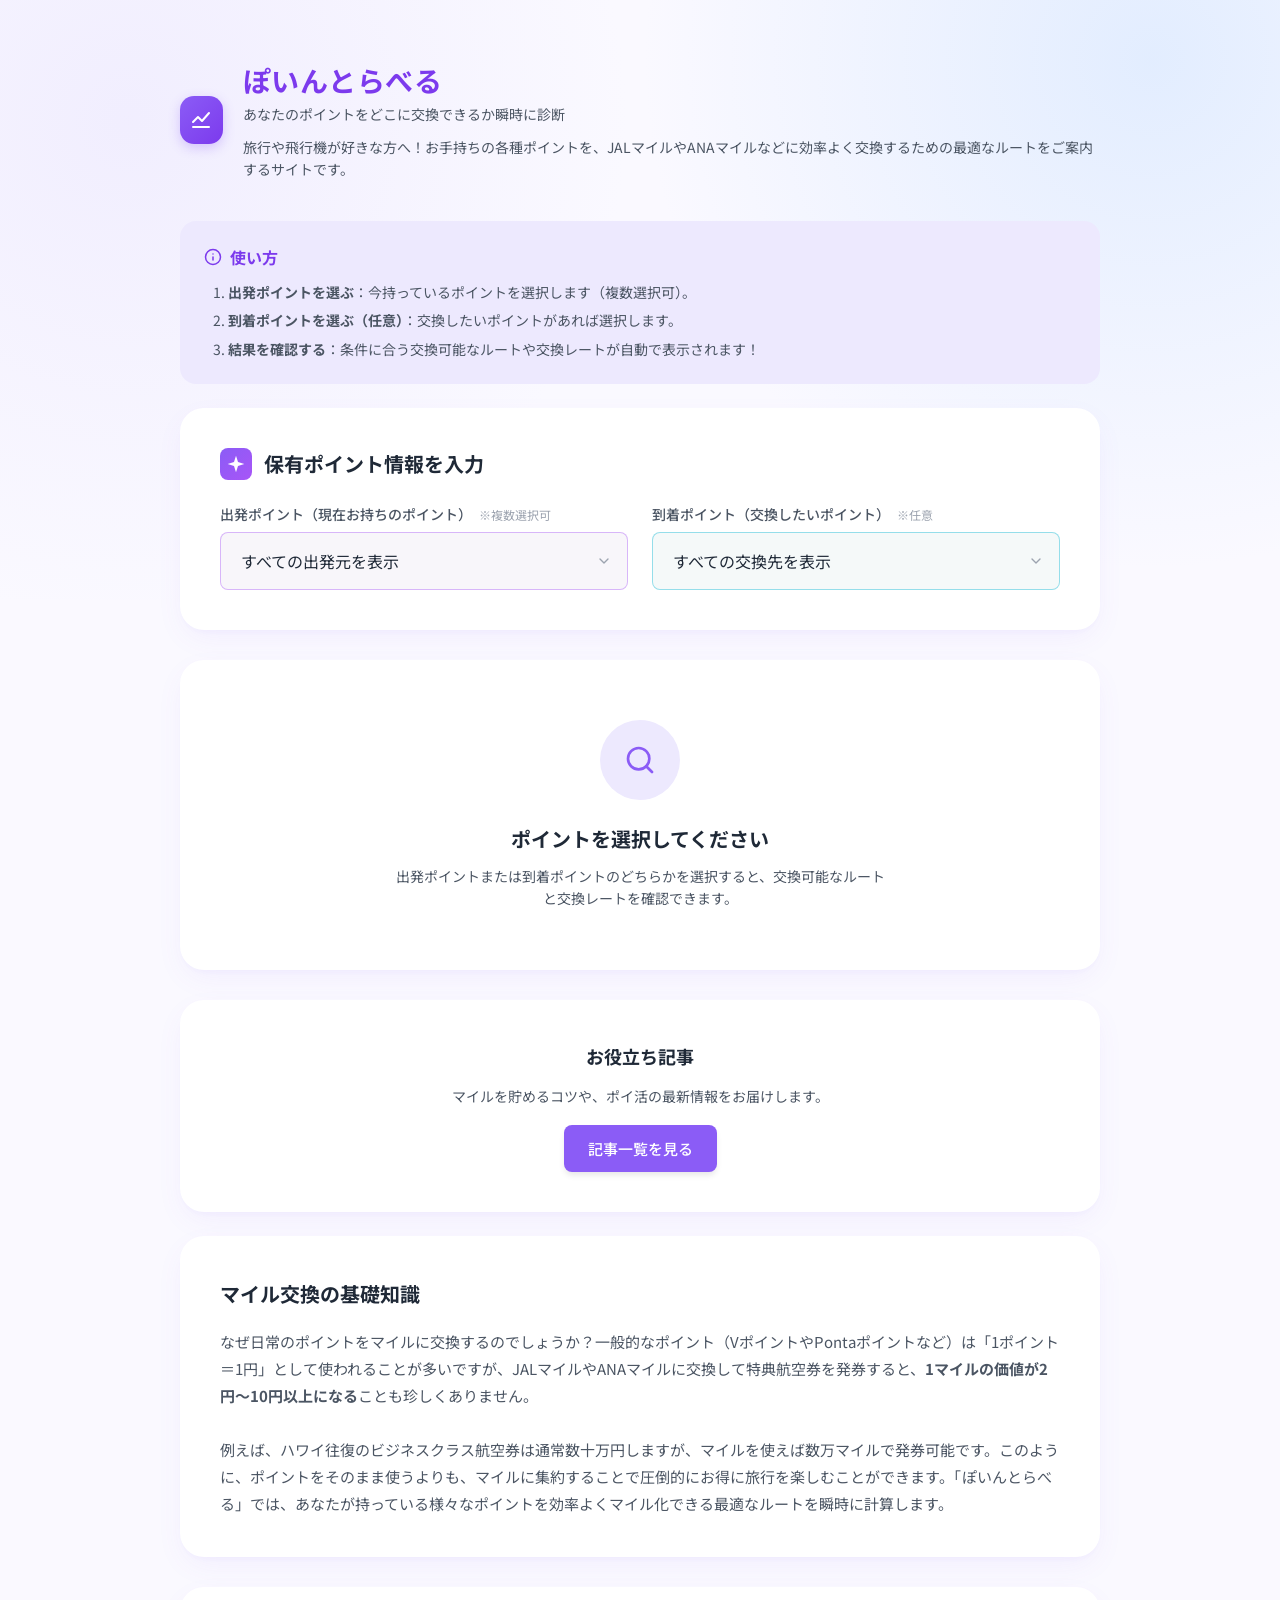
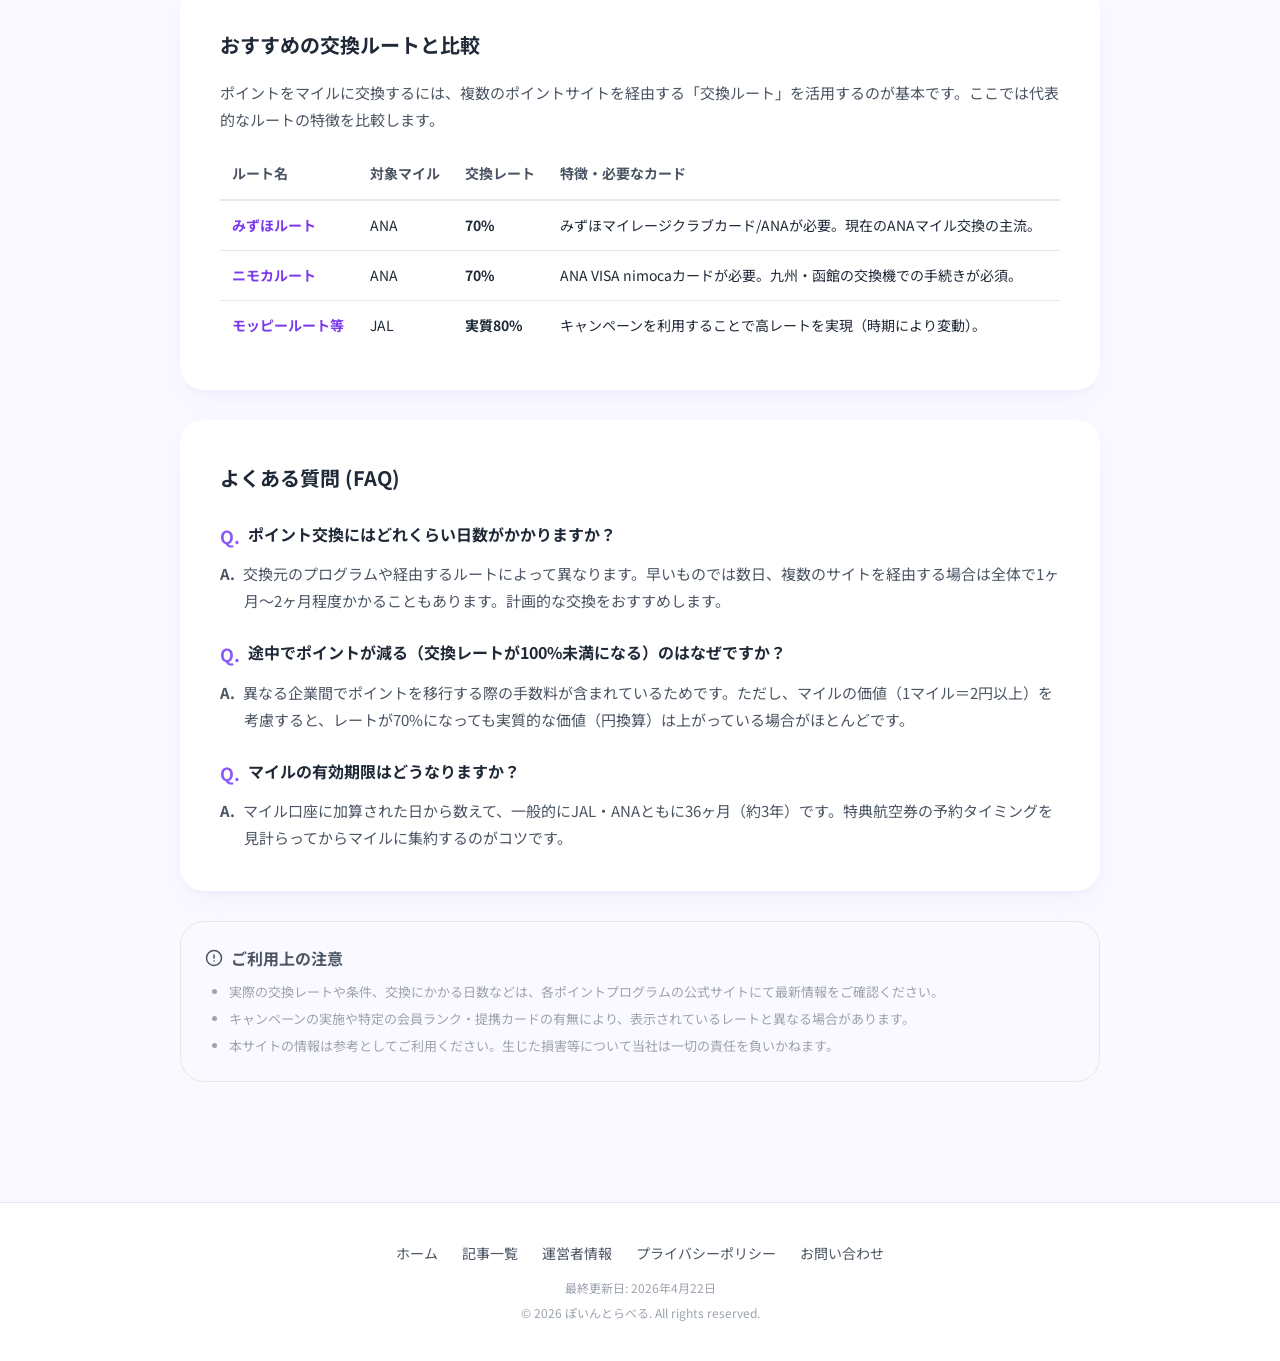
==== index.html @ c2324516 "Add articles page and first article about saving miles" ====
<!DOCTYPE html>
<html lang="ja">

<head>
    <meta charset="UTF-8">
    <meta name="viewport" content="width=device-width, initial-scale=1.0">
    <title>ぽいんとらべる</title>
    <link rel="preconnect" href="https://fonts.googleapis.com">
    <link rel="preconnect" href="https://fonts.gstatic.com" crossorigin>
    <link href="https://fonts.googleapis.com/css2?family=Noto+Sans+JP:wght@400;500;700&display=swap" rel="stylesheet">
    <link rel="stylesheet" href="styles.css">
    <script async src="https://pagead2.googlesyndication.com/pagead/js/adsbygoogle.js?client=ca-pub-1429348571585676"
        crossorigin="anonymous"></script>
</head>

<body>
    <div class="background-effect"></div>
    <div class="container">

        <!-- Header Section -->
        <header class="page-header">
            <div class="header-icon">
                <svg width="24" height="24" viewBox="0 0 24 24" fill="none" class="chart-icon">
                    <path d="M4 19L20 19" stroke="white" stroke-width="2" stroke-linecap="round" />
                    <path d="M4 14L9 9L13 13L20 5" stroke="white" stroke-width="2" stroke-linecap="round"
                        stroke-linejoin="round" />
                </svg>
            </div>
            <div class="header-text">
                <h1>ぽいんとらべる</h1>
                <p>あなたのポイントをどこに交換できるか瞬時に診断</p>
                <p style="margin-top: 12px; font-size: 14px; color: var(--text-secondary); line-height: 1.6;">旅行や飛行機が好きな方へ！お手持ちの各種ポイントを、JALマイルやANAマイルなどに効率よく交換するための最適なルートをご案内するサイトです。</p>
            </div>
        </header>

        <!-- How to Use Card -->
        <div class="card how-to-use-card"
            style="margin-bottom: 24px; padding: 24px; background-color: var(--primary-light); box-shadow: none; border-radius: 16px;">
            <div class="card-header" style="margin-bottom: 12px; border: none; padding: 0;">
                <h2
                    style="font-size: 16px; color: var(--primary-color-dark); display: flex; align-items: center; gap: 8px;">
                    <svg width="18" height="18" viewBox="0 0 24 24" fill="none" stroke="currentColor" stroke-width="2"
                        stroke-linecap="round" stroke-linejoin="round">
                        <circle cx="12" cy="12" r="10"></circle>
                        <path d="M12 16v-4"></path>
                        <path d="M12 8h.01"></path>
                    </svg>
                    使い方
                </h2>
            </div>
            <ol style="font-size: 14px; color: var(--text-secondary); line-height: 1.6; padding-left: 24px; margin: 0;">
                <li style="margin-bottom: 6px;"><strong>出発ポイントを選ぶ</strong>：今持っているポイントを選択します（複数選択可）。</li>
                <li style="margin-bottom: 6px;"><strong>到着ポイントを選ぶ（任意）</strong>：交換したいポイントがあれば選択します。</li>
                <li><strong>結果を確認する</strong>：条件に合う交換可能なルートや交換レートが自動で表示されます！</li>
            </ol>
        </div>

        <!-- Input Card -->
        <div class="card input-card">
            <div class="card-header">
                <div class="icon-square">
                    <svg width="20" height="20" viewBox="0 0 24 24" fill="none">
                        <path d="M12 2L14.4 9.6L22 12L14.4 14.4L12 22L9.6 14.4L2 12L9.6 9.6L12 2Z" fill="white" />
                    </svg>
                </div>
                <h2>保有ポイント情報を入力</h2>
            </div>

            <div class="input-row">
                <!-- Departure Input -->
                <div class="input-group">
                    <label>
                        出発ポイント（現在お持ちのポイント）
                        <span class="optional">※複数選択可</span>
                    </label>
                    <div id="departure-selects-container">
                        <div class="select-wrapper departure-select">
                            <select>
                                <option value="">すべての出発元を表示</option>
                            </select>
                            <svg class="chevron" width="16" height="16" viewBox="0 0 24 24" fill="none"
                                stroke="currentColor" stroke-width="2">
                                <path d="M6 9L12 15L18 9" stroke-linecap="round" stroke-linejoin="round" />
                            </svg>
                        </div>
                    </div>
                </div>

                <!-- Arrival Input -->
                <div class="input-group">
                    <label>
                        到着ポイント（交換したいポイント）
                        <span class="optional">※任意</span>
                    </label>
                    <div class="select-wrapper arrival-select">
                        <select>
                            <option value="">すべての交換先を表示</option>
                        </select>
                        <svg class="chevron" width="16" height="16" viewBox="0 0 24 24" fill="none"
                            stroke="currentColor" stroke-width="2">
                            <path d="M6 9L12 15L18 9" stroke-linecap="round" stroke-linejoin="round" />
                        </svg>
                    </div>
                </div>
            </div>
        </div>

        <!-- Empty State Card -->
        <div class="card empty-state-card">
            <div class="icon-circle-large">
                <svg width="32" height="32" viewBox="0 0 24 24" fill="none" stroke="currentColor" stroke-width="2">
                    <path
                        d="M11 19C15.4183 19 19 15.4183 19 11C19 6.58172 15.4183 3 11 3C6.58172 3 3 6.58172 3 11C3 15.4183 6.58172 19 11 19Z"
                        stroke-linecap="round" stroke-linejoin="round" />
                    <path d="M21 21L16.65 16.65" stroke-linecap="round" stroke-linejoin="round" />
                </svg>
            </div>
            <h3>ポイントを選択してください</h3>
            <p>出発ポイントまたは到着ポイントのどちらかを選択すると、交換可能なルートと交換レートを確認できます。</p>
        </div>

        <!-- Results Card -->
        <div class="card results-card" style="display: none;">
            <div class="card-header">
                <div class="icon-square" style="background: linear-gradient(135deg, var(--arrival-color), #3b82f6);">
                    <svg width="20" height="20" viewBox="0 0 24 24" fill="none" stroke="currentColor" stroke-width="2">
                        <path d="M5 12h14M12 5l7 7-7 7" stroke-linecap="round" stroke-linejoin="round" />
                    </svg>
                </div>
                <h2>交換ルート一覧</h2>
            </div>
            <div class="results-container">
                <!-- Results injected by JS -->
            </div>
        </div>

        <!-- Ad Banner (Below Results) -->
        <div class="ad-banner" id="ad-below-results" style="text-align: center; margin-bottom: 30px;">
            <script language="javascript" src="//ad.jp.ap.valuecommerce.com/servlet/jsbanner?sid=3768154&pid=892599677"></script><noscript><a href="//ck.jp.ap.valuecommerce.com/servlet/referral?sid=3768154&pid=892599677" rel="nofollow"><img src="//ad.jp.ap.valuecommerce.com/servlet/gifbanner?sid=3768154&pid=892599677" border="0"></a></noscript>
        </div>

        <!-- Articles Section -->
        <div class="card content-card" style="line-height: 1.8; text-align: center; margin-bottom: 24px;">
            <h2 style="font-size: 18px; font-weight: 700; margin-bottom: 12px; color: var(--text-primary);">お役立ち記事</h2>
            <p style="color: var(--text-secondary); font-size: 14px; margin-bottom: 16px;">マイルを貯めるコツや、ポイ活の最新情報をお届けします。</p>
            <a href="articles.html" style="display: inline-block; padding: 10px 24px; background-color: var(--primary-color); color: white; border-radius: 8px; text-decoration: none; font-weight: 500; font-size: 15px; box-shadow: 0 4px 6px -1px rgba(0, 0, 0, 0.1);">記事一覧を見る</a>
        </div>

        <!-- Explanation Section -->
        <div class="card content-card" style="line-height: 1.8;">
            <h2 style="font-size: 20px; font-weight: 700; margin-bottom: 16px; color: var(--text-primary);">マイル交換の基礎知識</h2>
            <p style="color: var(--text-secondary); font-size: 15px;">なぜ日常のポイントをマイルに交換するのでしょうか？一般的なポイント（VポイントやPontaポイントなど）は「1ポイント＝1円」として使われることが多いですが、JALマイルやANAマイルに交換して特典航空券を発券すると、<strong>1マイルの価値が2円〜10円以上になる</strong>ことも珍しくありません。<br><br>
            例えば、ハワイ往復のビジネスクラス航空券は通常数十万円しますが、マイルを使えば数万マイルで発券可能です。このように、ポイントをそのまま使うよりも、マイルに集約することで圧倒的にお得に旅行を楽しむことができます。「ぽいんとらべる」では、あなたが持っている様々なポイントを効率よくマイル化できる最適なルートを瞬時に計算します。</p>
        </div>

        <!-- Ad Banner (Between Explanation and Comparison) -->
        <div class="ad-banner" style="text-align: center; margin-bottom: 30px;">
            <script language="javascript" src="//ad.jp.ap.valuecommerce.com/servlet/jsbanner?sid=3768154&pid=892599677"></script><noscript><a href="//ck.jp.ap.valuecommerce.com/servlet/referral?sid=3768154&pid=892599677" rel="nofollow"><img src="//ad.jp.ap.valuecommerce.com/servlet/gifbanner?sid=3768154&pid=892599677" border="0"></a></noscript>
        </div>

        <!-- Comparison Section -->
        <div class="card content-card" style="line-height: 1.8;">
            <h2 style="font-size: 20px; font-weight: 700; margin-bottom: 16px; color: var(--text-primary);">おすすめの交換ルートと比較</h2>
            <p style="color: var(--text-secondary); font-size: 15px;">ポイントをマイルに交換するには、複数のポイントサイトを経由する「交換ルート」を活用するのが基本です。ここでは代表的なルートの特徴を比較します。</p>
            <div class="table-responsive" style="overflow-x: auto; margin-top: 16px;">
                <table style="width: 100%; border-collapse: collapse; text-align: left; font-size: 14px; min-width: 600px;">
                    <thead>
                        <tr style="border-bottom: 2px solid #e5e7eb;">
                            <th style="padding: 12px; color: var(--text-secondary);">ルート名</th>
                            <th style="padding: 12px; color: var(--text-secondary);">対象マイル</th>
                            <th style="padding: 12px; color: var(--text-secondary);">交換レート</th>
                            <th style="padding: 12px; color: var(--text-secondary);">特徴・必要なカード</th>
                        </tr>
                    </thead>
                    <tbody>
                        <tr style="border-bottom: 1px solid #e5e7eb;">
                            <td style="padding: 12px; font-weight: bold; color: var(--primary-color-dark);">みずほルート</td>
                            <td style="padding: 12px;">ANA</td>
                            <td style="padding: 12px; font-weight: bold;">70%</td>
                            <td style="padding: 12px;">みずほマイレージクラブカード/ANAが必要。現在のANAマイル交換の主流。</td>
                        </tr>
                        <tr style="border-bottom: 1px solid #e5e7eb;">
                            <td style="padding: 12px; font-weight: bold; color: var(--primary-color-dark);">ニモカルート</td>
                            <td style="padding: 12px;">ANA</td>
                            <td style="padding: 12px; font-weight: bold;">70%</td>
                            <td style="padding: 12px;">ANA VISA nimocaカードが必要。九州・函館の交換機での手続きが必須。</td>
                        </tr>
                        <tr>
                            <td style="padding: 12px; font-weight: bold; color: var(--primary-color-dark);">モッピールート等</td>
                            <td style="padding: 12px;">JAL</td>
                            <td style="padding: 12px; font-weight: bold;">実質80%</td>
                            <td style="padding: 12px;">キャンペーンを利用することで高レートを実現（時期により変動）。</td>
                        </tr>
                    </tbody>
                </table>
            </div>
        </div>

        <!-- Ad Banner (Between Comparison and FAQ) -->
        <div class="ad-banner" style="text-align: center; margin-bottom: 30px;">
            <script language="javascript" src="//ad.jp.ap.valuecommerce.com/servlet/jsbanner?sid=3768154&pid=892599677"></script><noscript><a href="//ck.jp.ap.valuecommerce.com/servlet/referral?sid=3768154&pid=892599677" rel="nofollow"><img src="//ad.jp.ap.valuecommerce.com/servlet/gifbanner?sid=3768154&pid=892599677" border="0"></a></noscript>
        </div>

        <!-- FAQ Section -->
        <div class="card content-card" style="line-height: 1.8;">
            <h2 style="font-size: 20px; font-weight: 700; margin-bottom: 24px; color: var(--text-primary);">よくある質問 (FAQ)</h2>
            <div style="margin-top: 16px;">
                <h4 style="margin-bottom: 8px; color: var(--text-primary); font-size: 16px; display: flex; align-items: flex-start; gap: 8px;">
                    <span style="color: var(--primary-color); font-size: 18px;">Q.</span> ポイント交換にはどれくらい日数がかかりますか？
                </h4>
                <p style="font-size: 15px; color: var(--text-secondary); margin-bottom: 24px; margin-left: 24px;">
                    <span style="font-weight: bold; color: var(--text-secondary); margin-left: -24px; margin-right: 8px;">A.</span>交換元のプログラムや経由するルートによって異なります。早いものでは数日、複数のサイトを経由する場合は全体で1ヶ月〜2ヶ月程度かかることもあります。計画的な交換をおすすめします。
                </p>

                <h4 style="margin-bottom: 8px; color: var(--text-primary); font-size: 16px; display: flex; align-items: flex-start; gap: 8px;">
                    <span style="color: var(--primary-color); font-size: 18px;">Q.</span> 途中でポイントが減る（交換レートが100%未満になる）のはなぜですか？
                </h4>
                <p style="font-size: 15px; color: var(--text-secondary); margin-bottom: 24px; margin-left: 24px;">
                    <span style="font-weight: bold; color: var(--text-secondary); margin-left: -24px; margin-right: 8px;">A.</span>異なる企業間でポイントを移行する際の手数料が含まれているためです。ただし、マイルの価値（1マイル＝2円以上）を考慮すると、レートが70%になっても実質的な価値（円換算）は上がっている場合がほとんどです。
                </p>

                <h4 style="margin-bottom: 8px; color: var(--text-primary); font-size: 16px; display: flex; align-items: flex-start; gap: 8px;">
                    <span style="color: var(--primary-color); font-size: 18px;">Q.</span> マイルの有効期限はどうなりますか？
                </h4>
                <p style="font-size: 15px; color: var(--text-secondary); margin-left: 24px;">
                    <span style="font-weight: bold; color: var(--text-secondary); margin-left: -24px; margin-right: 8px;">A.</span>マイル口座に加算された日から数えて、一般的にJAL・ANAともに36ヶ月（約3年）です。特典航空券の予約タイミングを見計らってからマイルに集約するのがコツです。
                </p>
            </div>
        </div>

        <!-- Notes Section -->
        <div class="card notes-card"
            style="margin-bottom: 20px; background-color: transparent; box-shadow: none; border: 1px solid #e5e7eb; padding: 24px;">
            <div class="card-header" style="margin-bottom: 12px; border: none; padding: 0;">
                <h2
                    style="font-size: 16px; color: var(--text-secondary); display: flex; align-items: center; gap: 8px;">
                    <svg width="18" height="18" viewBox="0 0 24 24" fill="none" stroke="currentColor" stroke-width="2"
                        stroke-linecap="round" stroke-linejoin="round">
                        <circle cx="12" cy="12" r="10"></circle>
                        <line x1="12" y1="8" x2="12" y2="12"></line>
                        <line x1="12" y1="16" x2="12.01" y2="16"></line>
                    </svg>
                    ご利用上の注意
                </h2>
            </div>
            <ul style="font-size: 13px; color: var(--text-tertiary); line-height: 1.6; padding-left: 24px; margin: 0;">
                <li style="margin-bottom: 6px;">実際の交換レートや条件、交換にかかる日数などは、各ポイントプログラムの公式サイトにて最新情報をご確認ください。</li>
                <li style="margin-bottom: 6px;">キャンペーンの実施や特定の会員ランク・提携カードの有無により、表示されているレートと異なる場合があります。</li>
                <li>本サイトの情報は参考としてご利用ください。生じた損害等について当社は一切の責任を負いかねます。</li>
            </ul>
        </div>

    </div>

    <!-- Site Footer -->
    <footer style="text-align: center; padding: 40px 20px; background-color: var(--bg-card); border-top: 1px solid #e5e7eb; margin-top: 40px;">
        <div style="display: flex; justify-content: center; gap: 24px; margin-bottom: 16px; flex-wrap: wrap;">
            <a href="index.html" style="color: var(--text-secondary); text-decoration: none; font-size: 14px;">ホーム</a>
            <a href="articles.html" style="color: var(--text-secondary); text-decoration: none; font-size: 14px;">記事一覧</a>
            <a href="profile.html" style="color: var(--text-secondary); text-decoration: none; font-size: 14px;">運営者情報</a>
            <a href="privacy.html" style="color: var(--text-secondary); text-decoration: none; font-size: 14px;">プライバシーポリシー</a>
            <a href="contact.html" style="color: var(--text-secondary); text-decoration: none; font-size: 14px;">お問い合わせ</a>
        </div>
        <p style="color: var(--text-tertiary); font-size: 12px; margin-bottom: 8px;">最終更新日: 2026年4月22日</p>
        <p style="color: var(--text-tertiary); font-size: 12px;">&copy; 2026 ぽいんとらべる. All rights reserved.</p>
    </footer>

    <script src="script.js"></script>
</body>

</html>
---- styles.css ----
/* CSS Variables for unifying colors and theming */
:root {
    --primary-color: #8b5cf6;
    /* Vibrant Purple */
    --primary-color-dark: #7c3aed;
    --primary-light: #ede9fe;

    --departure-color: #a855f7;
    /* Purple border for Departure */
    --arrival-color: #06b6d4;
    /* Cyan border for Arrival */

    --text-primary: #1f2937;
    --text-secondary: #4b5563;
    --text-tertiary: #9ca3af;

    --bg-page: #faf9ff;
    /* Soft pastel background */
    --bg-card: #ffffff;

    --shadow-sm: 0 4px 6px -1px rgba(0, 0, 0, 0.05);
    --shadow-md: 0 10px 30px -5px rgba(139, 92, 246, 0.08), 0 4px 6px -2px rgba(139, 92, 246, 0.04);
}

* {
    box-sizing: border-box;
    margin: 0;
    padding: 0;
}

body {
    font-family: 'Noto Sans JP', sans-serif;
    background-color: var(--bg-page);
    color: var(--text-primary);
    -webkit-font-smoothing: antialiased;
    position: relative;
    min-height: 100vh;
}

/* Background gradient blobs to make it premium */
.background-effect {
    position: absolute;
    top: 0;
    left: 0;
    width: 100%;
    height: 600px;
    background: radial-gradient(circle at 10% 20%, rgba(237, 233, 254, 0.7) 0%, transparent 40%),
        radial-gradient(circle at 90% 10%, rgba(191, 219, 254, 0.4) 0%, transparent 40%);
    pointer-events: none;
    z-index: -1;
}

.container {
    max-width: 960px;
    margin: 0 auto;
    padding: 60px 20px;
}

/* Header Section */
.page-header {
    display: flex;
    align-items: center;
    gap: 20px;
    margin-bottom: 40px;
}

.header-icon {
    width: 48px;
    height: 48px;
    background: linear-gradient(135deg, var(--primary-color), var(--primary-color-dark));
    border-radius: 14px;
    display: flex;
    align-items: center;
    justify-content: center;
    box-shadow: 0 4px 12px rgba(139, 92, 246, 0.3);
}

.header-text h1 {
    font-size: 28px;
    font-weight: 700;
    color: var(--primary-color-dark);
    margin-bottom: 4px;
    letter-spacing: 0.5px;
}

.header-text p {
    font-size: 14px;
    color: var(--text-secondary);
}

/* Base Card Styling */
.card {
    background-color: var(--bg-card);
    border-radius: 24px;
    padding: 40px;
    box-shadow: var(--shadow-md);
    margin-bottom: 30px;
    transition: transform 0.3s cubic-bezier(0.4, 0, 0.2, 1), box-shadow 0.3s cubic-bezier(0.4, 0, 0.2, 1);
    animation: slideUpFade 0.6s cubic-bezier(0.16, 1, 0.3, 1) both;
}

.card:nth-child(2) {
    animation-delay: 0.1s;
}

.card:nth-child(3) {
    animation-delay: 0.2s;
}

.card:hover {
    transform: translateY(-4px);
    box-shadow: 0 20px 40px -5px rgba(139, 92, 246, 0.12), 0 8px 10px -2px rgba(139, 92, 246, 0.08);
}

@keyframes slideUpFade {
    0% {
        opacity: 0;
        transform: translateY(20px);
    }

    100% {
        opacity: 1;
        transform: translateY(0);
    }
}

/* Input Card */
.input-card .card-header {
    display: flex;
    align-items: center;
    gap: 12px;
    margin-bottom: 24px;
}

.icon-square {
    width: 32px;
    height: 32px;
    background: linear-gradient(135deg, var(--primary-color), #a855f7);
    border-radius: 8px;
    display: flex;
    align-items: center;
    justify-content: center;
}

.input-card h2 {
    font-size: 20px;
    font-weight: 700;
    color: var(--text-primary);
}

.input-row {
    display: flex;
    gap: 24px;
}

.input-group {
    flex: 1;
    display: flex;
    flex-direction: column;
    gap: 8px;
}

.input-group label {
    font-size: 14px;
    font-weight: 500;
    color: var(--text-secondary);
}

.input-group .optional {
    font-size: 12px;
    color: var(--text-tertiary);
    font-weight: 400;
    margin-left: 4px;
}

/* Select Styling */
.select-wrapper {
    position: relative;
    width: 100%;
    border-radius: 8px;
    background-color: #fafafa;
    transition: all 0.2s ease;
}

.select-wrapper select {
    width: 100%;
    appearance: none;
    background: transparent;
    border: 1px solid #e5e7eb;
    border-radius: 8px;
    padding: 16px 20px;
    font-size: 16px;
    font-family: inherit;
    color: var(--text-primary);
    cursor: pointer;
    outline: none;
    transition: all 0.2s ease;
}

.select-wrapper .chevron {
    position: absolute;
    right: 16px;
    top: 50%;
    transform: translateY(-50%);
    color: var(--text-tertiary);
    pointer-events: none;
}

/* Contextual Borders for Selects */
.departure-select {
    margin-bottom: 12px;
}

.departure-select:last-child {
    margin-bottom: 0;
}

.departure-select select {
    border-color: rgba(168, 85, 247, 0.4);
    background-color: rgba(168, 85, 247, 0.02);
}

.departure-select select:hover,
.departure-select select:focus {
    border-color: var(--departure-color);
    box-shadow: 0 0 0 3px rgba(168, 85, 247, 0.1);
}

.arrival-select select {
    border-color: rgba(6, 182, 212, 0.4);
    background-color: rgba(6, 182, 212, 0.02);
}

.arrival-select select:hover,
.arrival-select select:focus {
    border-color: var(--arrival-color);
    box-shadow: 0 0 0 3px rgba(6, 182, 212, 0.1);
}

/* Empty State Card */
.empty-state-card {
    display: flex;
    flex-direction: column;
    align-items: center;
    justify-content: center;
    padding: 60px 40px;
    text-align: center;
}

.icon-circle-large {
    width: 80px;
    height: 80px;
    background-color: var(--primary-light);
    color: var(--primary-color);
    border-radius: 50%;
    display: flex;
    align-items: center;
    justify-content: center;
    margin-bottom: 24px;
}

.empty-state-card h3 {
    font-size: 20px;
    font-weight: 700;
    margin-bottom: 12px;
}

.empty-state-card p {
    font-size: 14px;
    color: var(--text-secondary);
    line-height: 1.6;
    max-width: 500px;
}

/* Responsive */
@media (max-width: 768px) {
    .input-row {
        flex-direction: column;
        gap: 20px;
    }

    .card {
        padding: 24px;
    }

    .page-header {
        flex-direction: column;
        align-items: flex-start;
        gap: 16px;
    }
}

/* Results Card */
.results-card {
    display: none;
    animation: slideUpFade 0.4s cubic-bezier(0.16, 1, 0.3, 1) both;
}

.results-card h2 {
    font-size: 20px;
    font-weight: 700;
    margin-bottom: 24px;
}

.results-container {
    display: grid;
    gap: 16px;
}

.route-card {
    background: #fdfcff;
    border: 1px solid #e5e7eb;
    border-radius: 16px;
    padding: 24px;
    transition: all 0.2s ease;
}

.route-card:hover {
    border-color: rgba(139, 92, 246, 0.3);
    background: white;
    box-shadow: 0 4px 12px rgba(0, 0, 0, 0.03);
}

.route-header {
    display: flex;
    align-items: center;
    gap: 12px;
    margin-bottom: 16px;
    font-weight: 700;
    font-size: 18px;
    color: var(--primary-color-dark);
}

.route-arrow {
    color: var(--text-tertiary);
}

.route-point {
    padding: 6px 12px;
    border-radius: 8px;
    background: var(--primary-light);
    color: var(--primary-color-dark);
}

.route-details {
    display: grid;
    gap: 12px;
}

.route-detail-item {
    display: flex;
    font-size: 14px;
    line-height: 1.5;
}

.route-detail-item .label {
    color: var(--text-secondary);
    font-weight: 500;
    width: 100px;
    flex-shrink: 0;
}

.route-detail-item .value {
    color: var(--text-primary);
}

.route-detail-item.notes {
    margin-top: 8px;
    padding-top: 12px;
    border-top: 1px dashed #e5e7eb;
}

.no-results {
    padding: 24px;
    text-align: center;
    color: var(--text-secondary);
    background: #f9fafb;
    border-radius: 12px;
}

/* Affiliate Ad Placeholder */
.ad-placeholder {
    width: 100%;
    background-color: #f3f4f6;
    border: 2px dashed #d1d5db;
    border-radius: 16px;
    padding: 30px 20px;
    display: flex;
    flex-direction: column;
    align-items: center;
    justify-content: center;
    margin-bottom: 30px;
    color: var(--text-tertiary);
    text-align: center;
    transition: all 0.2s ease;
}

.ad-placeholder:hover {
    background-color: #f9fafb;
    border-color: var(--primary-color);
    color: var(--primary-color-dark);
}

.ad-placeholder p {
    font-size: 14px;
    font-weight: 700;
    margin-bottom: 8px;
}

.ad-placeholder span {
    font-size: 12px;
}
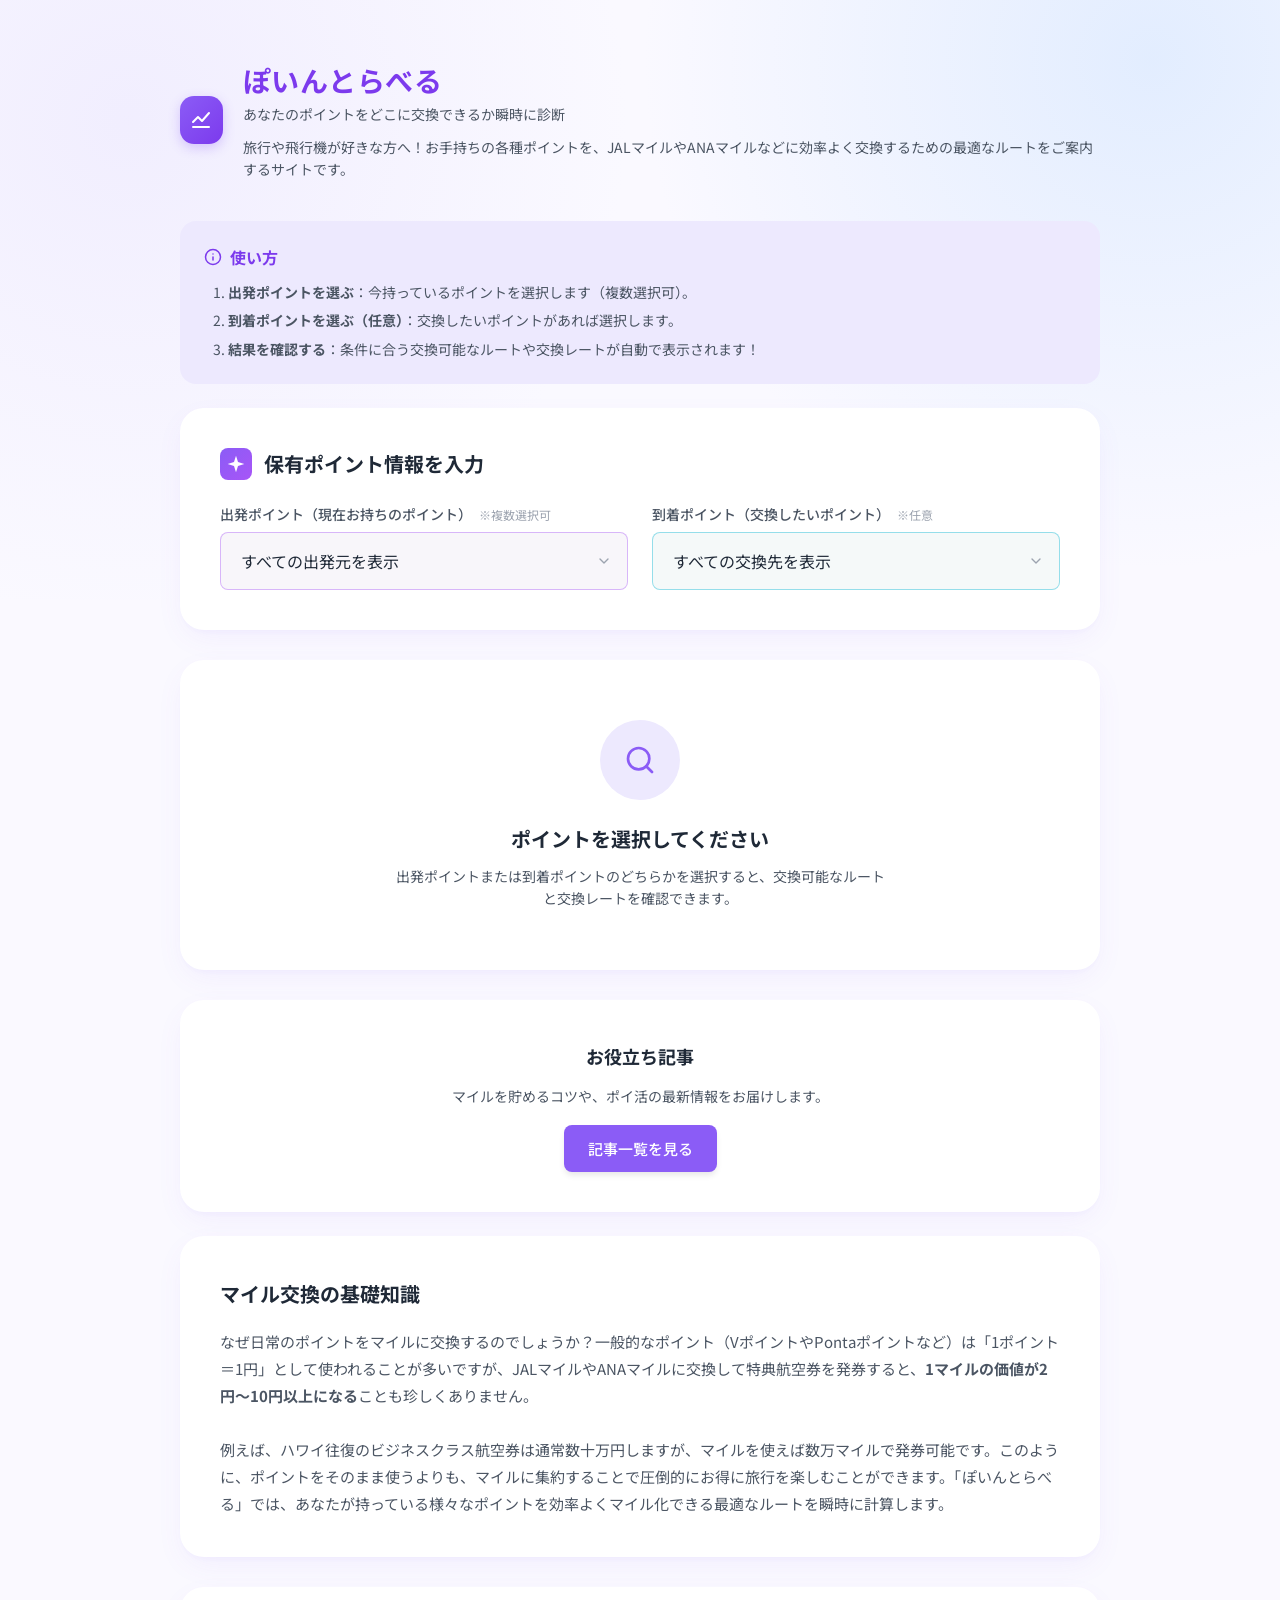
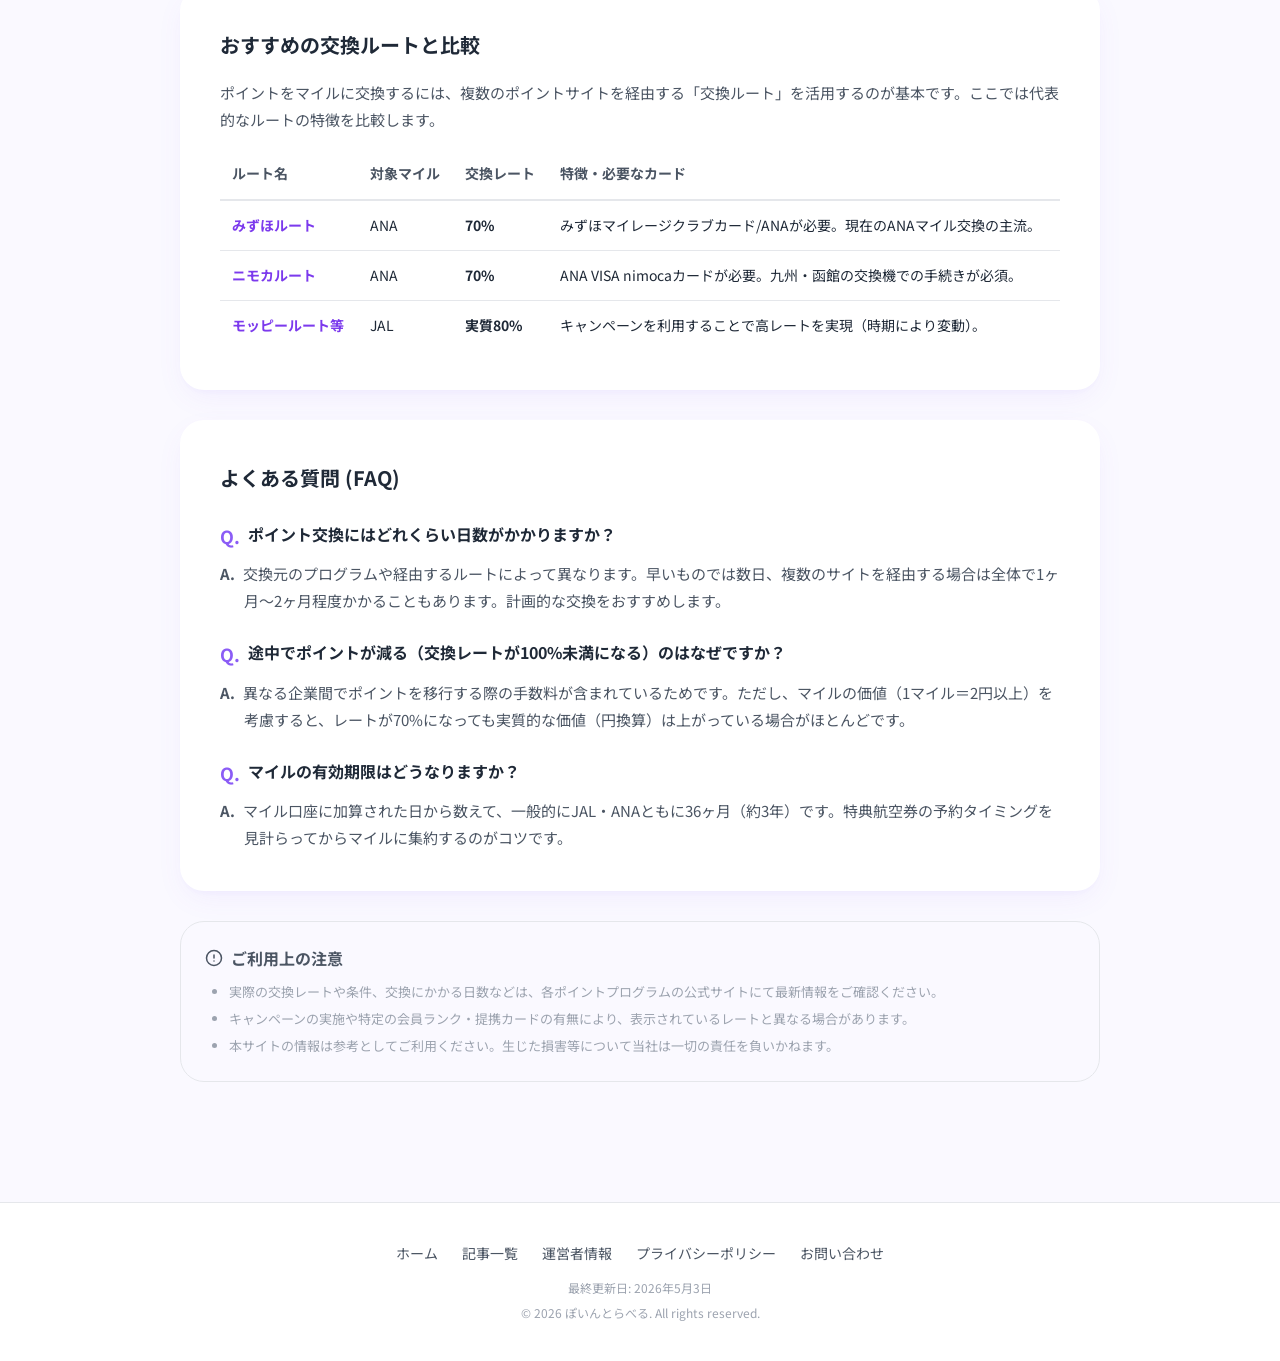
==== commit 4db90906: "Update last modified date in index.html to today" ====
--- a/index.html
+++ b/index.html
@@ -261,7 +261,7 @@
             <a href="privacy.html" style="color: var(--text-secondary); text-decoration: none; font-size: 14px;">プライバシーポリシー</a>
             <a href="contact.html" style="color: var(--text-secondary); text-decoration: none; font-size: 14px;">お問い合わせ</a>
         </div>
-        <p style="color: var(--text-tertiary); font-size: 12px; margin-bottom: 8px;">最終更新日: 2026年4月22日</p>
+        <p style="color: var(--text-tertiary); font-size: 12px; margin-bottom: 8px;">最終更新日: 2026年5月3日</p>
         <p style="color: var(--text-tertiary); font-size: 12px;">&copy; 2026 ぽいんとらべる. All rights reserved.</p>
     </footer>
 
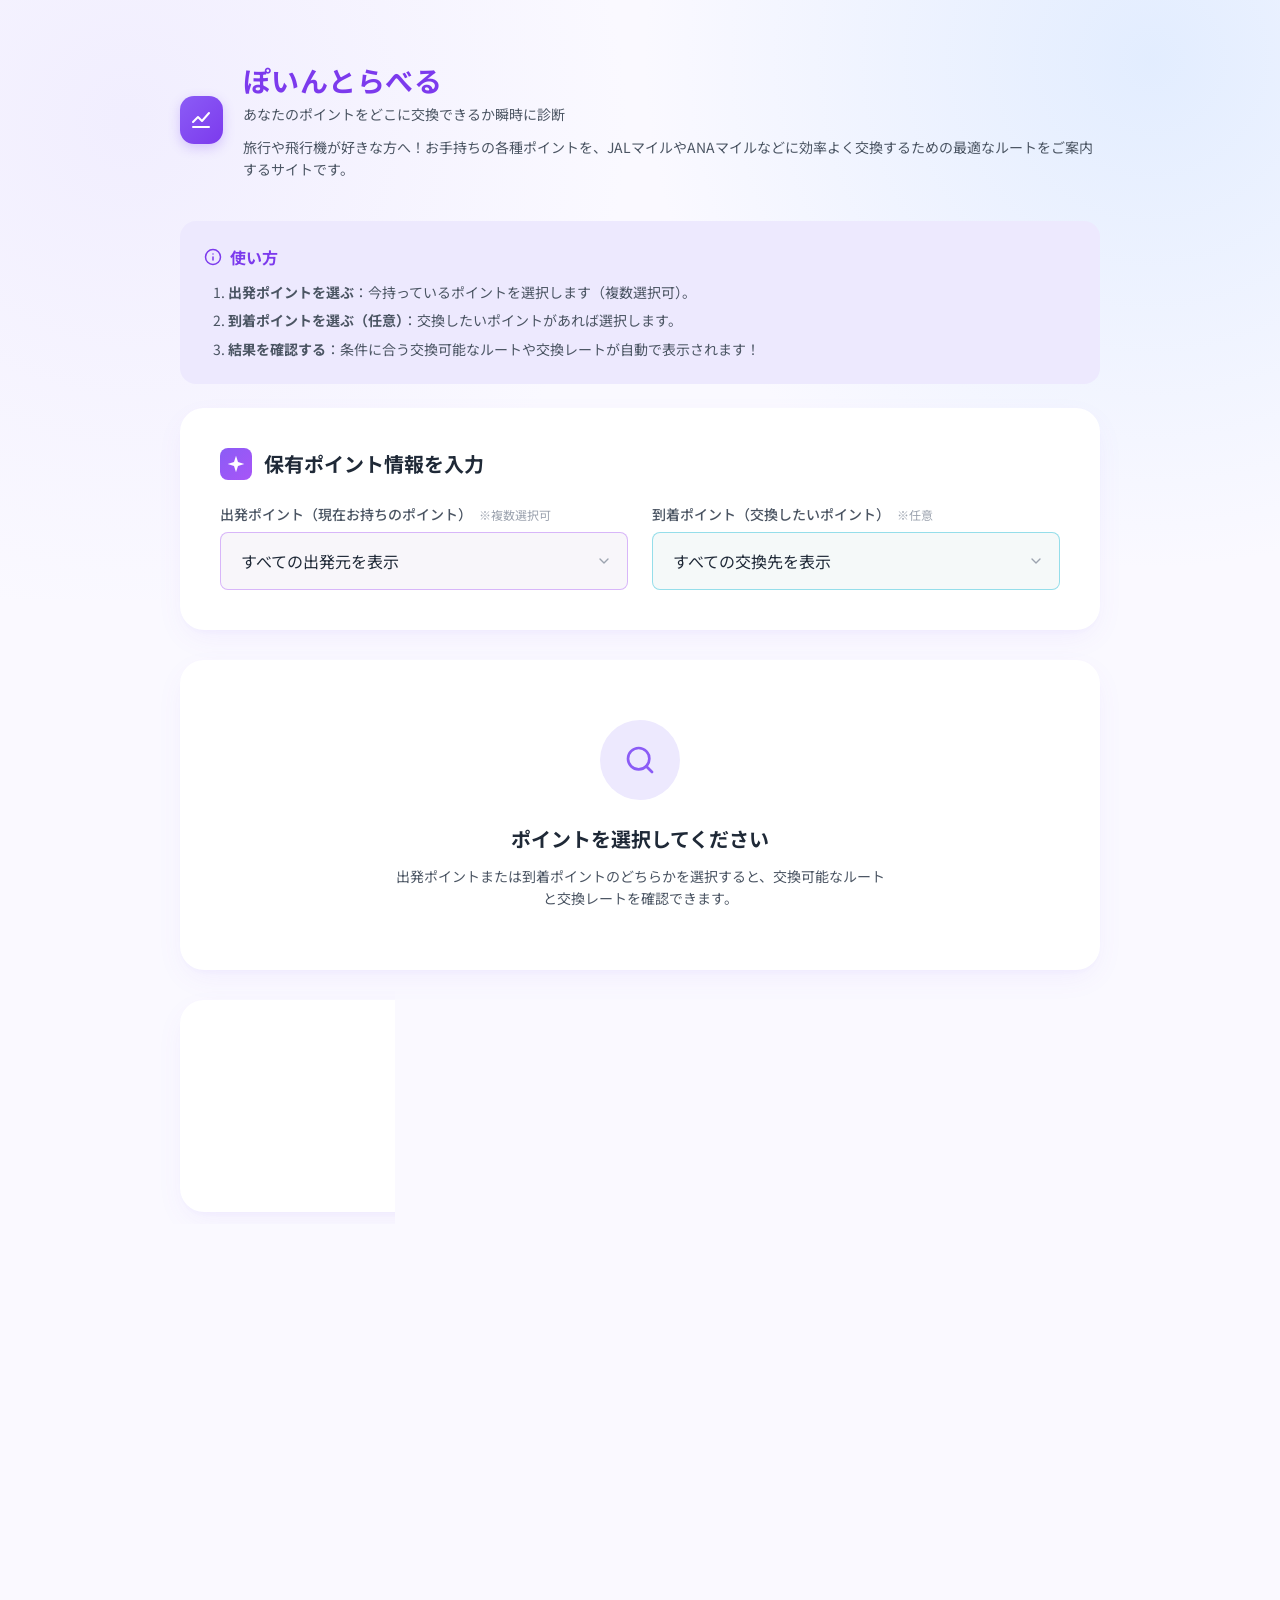
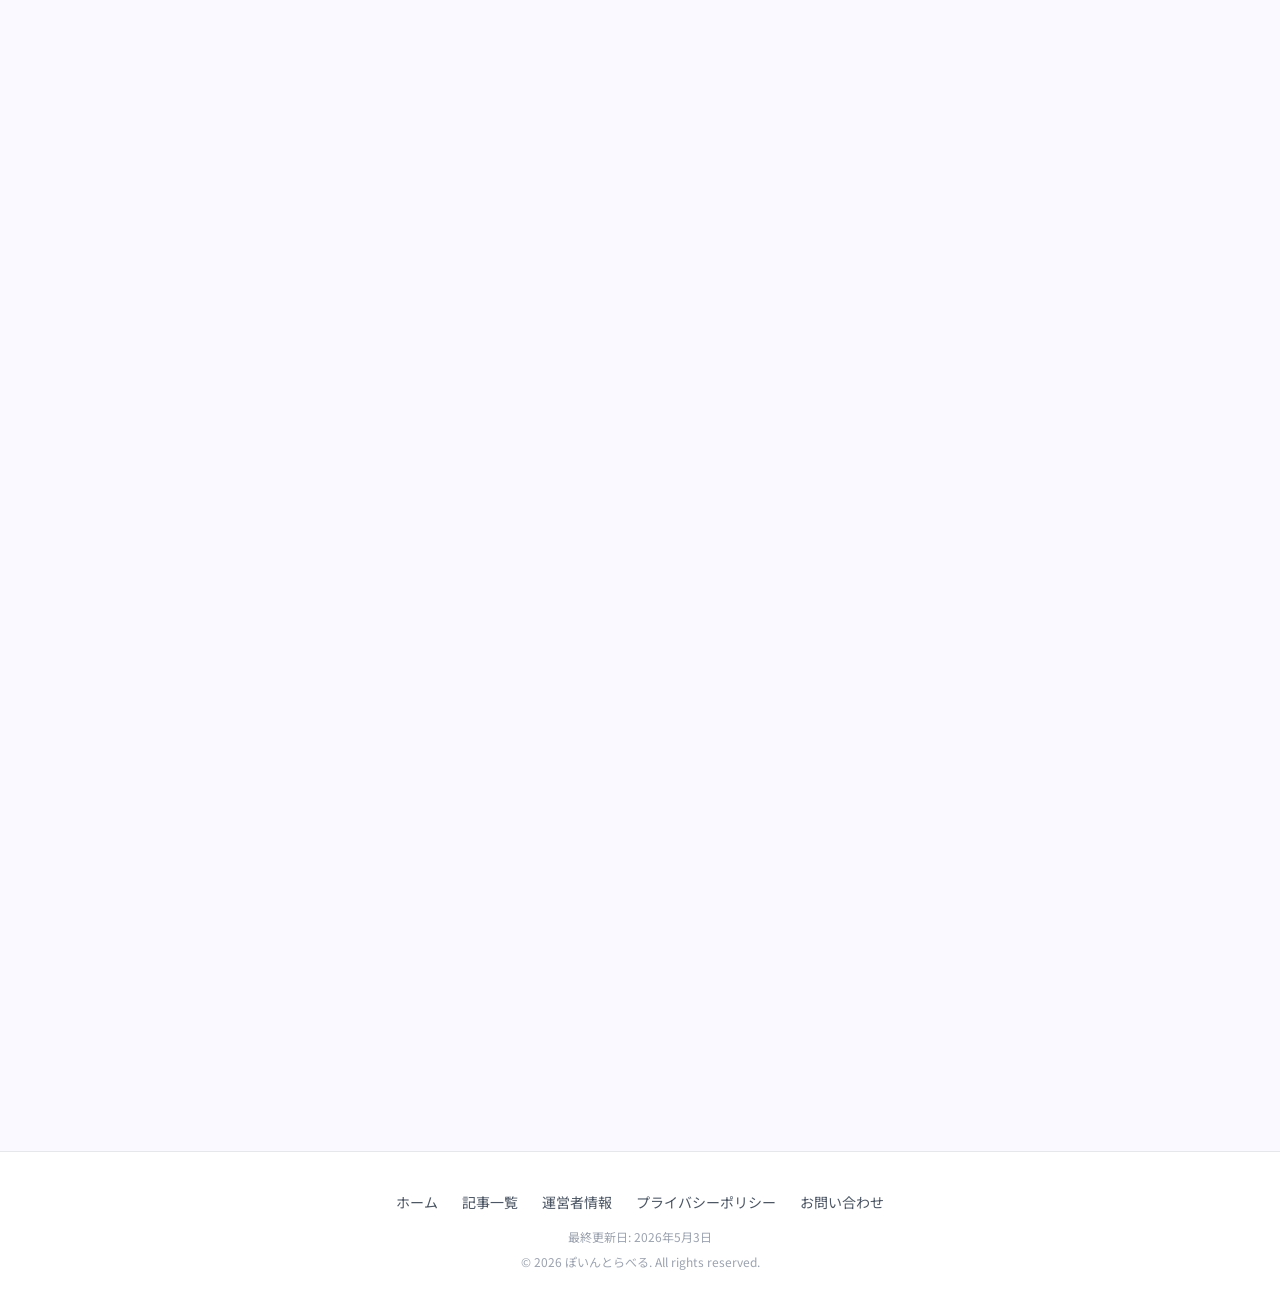
==== commit 83d3dd24: "Remove Mizuho route from index.html" ====
--- a/index.html
+++ b/index.html
@@ -174,12 +174,6 @@
                     </thead>
                     <tbody>
                         <tr style="border-bottom: 1px solid #e5e7eb;">
-                            <td style="padding: 12px; font-weight: bold; color: var(--primary-color-dark);">みずほルート</td>
-                            <td style="padding: 12px;">ANA</td>
-                            <td style="padding: 12px; font-weight: bold;">70%</td>
-                            <td style="padding: 12px;">みずほマイレージクラブカード/ANAが必要。現在のANAマイル交換の主流。</td>
-                        </tr>
-                        <tr style="border-bottom: 1px solid #e5e7eb;">
                             <td style="padding: 12px; font-weight: bold; color: var(--primary-color-dark);">ニモカルート</td>
                             <td style="padding: 12px;">ANA</td>
                             <td style="padding: 12px; font-weight: bold;">70%</td>
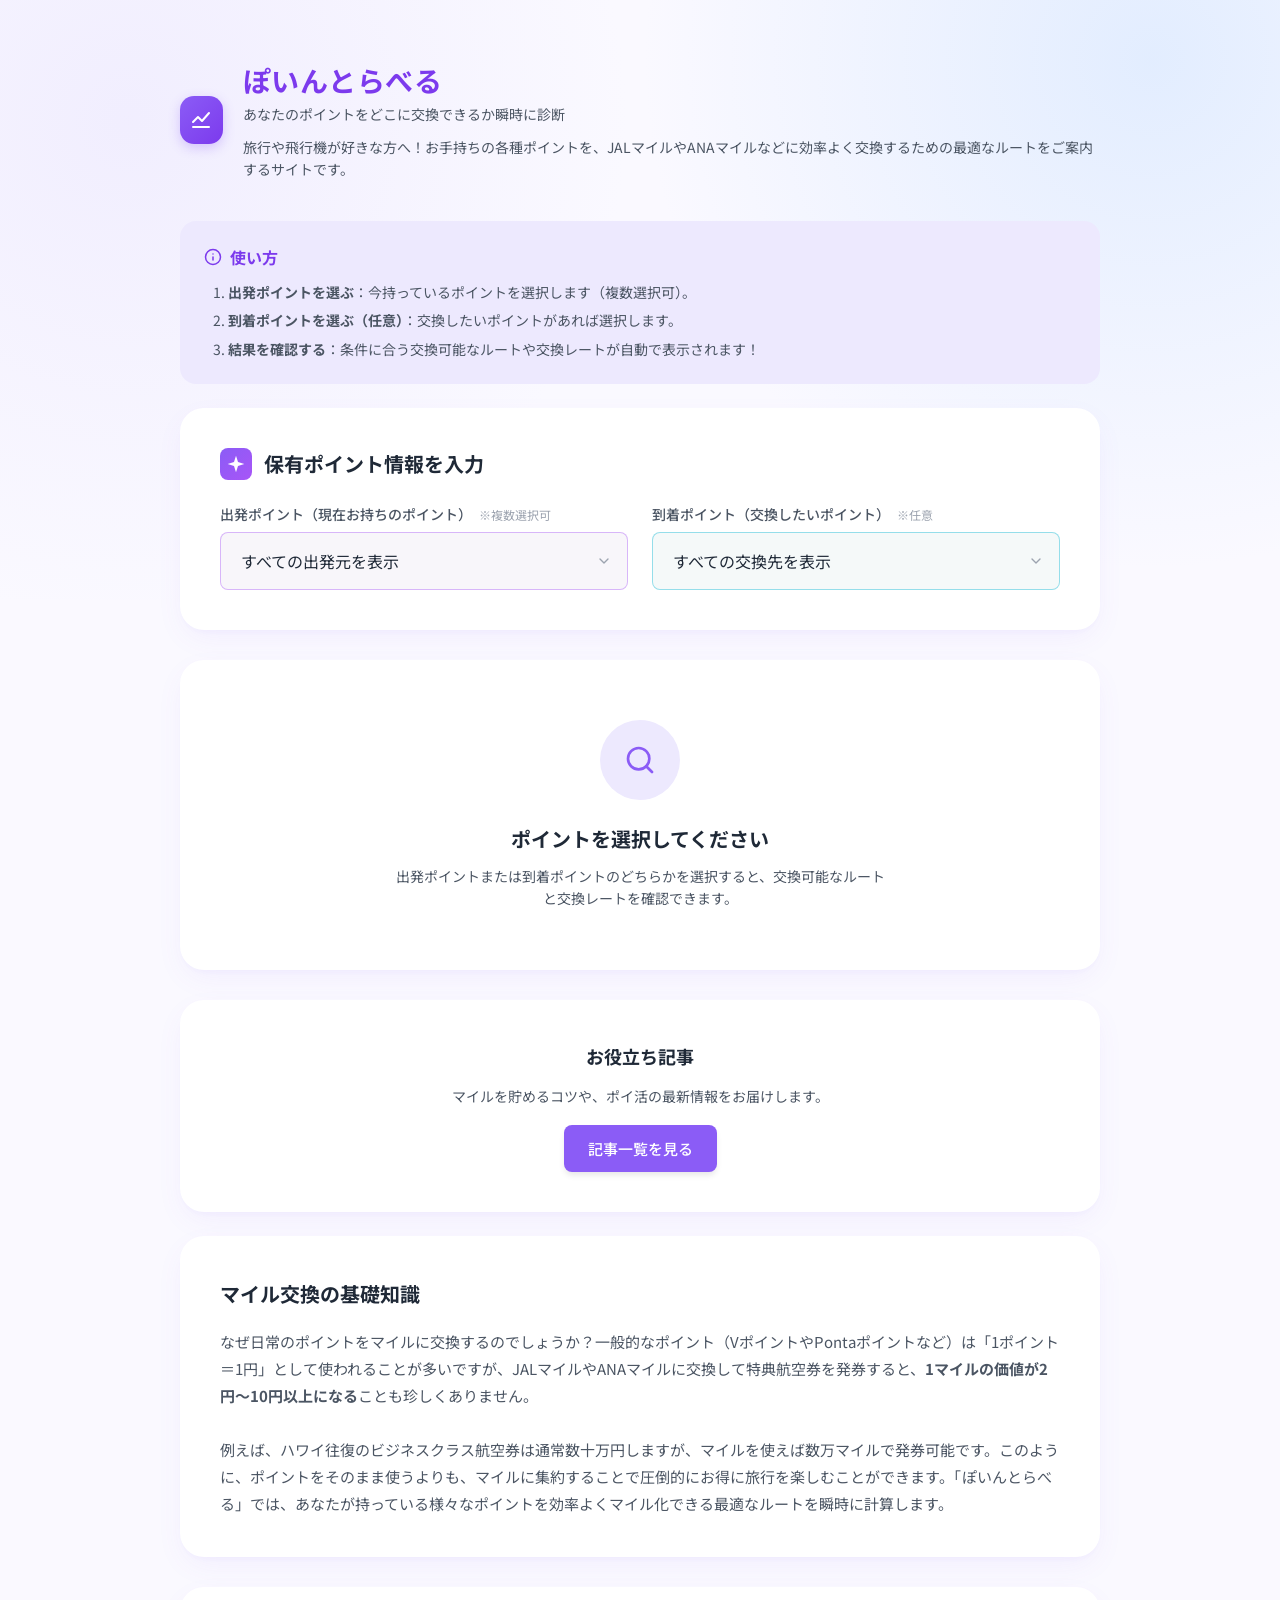
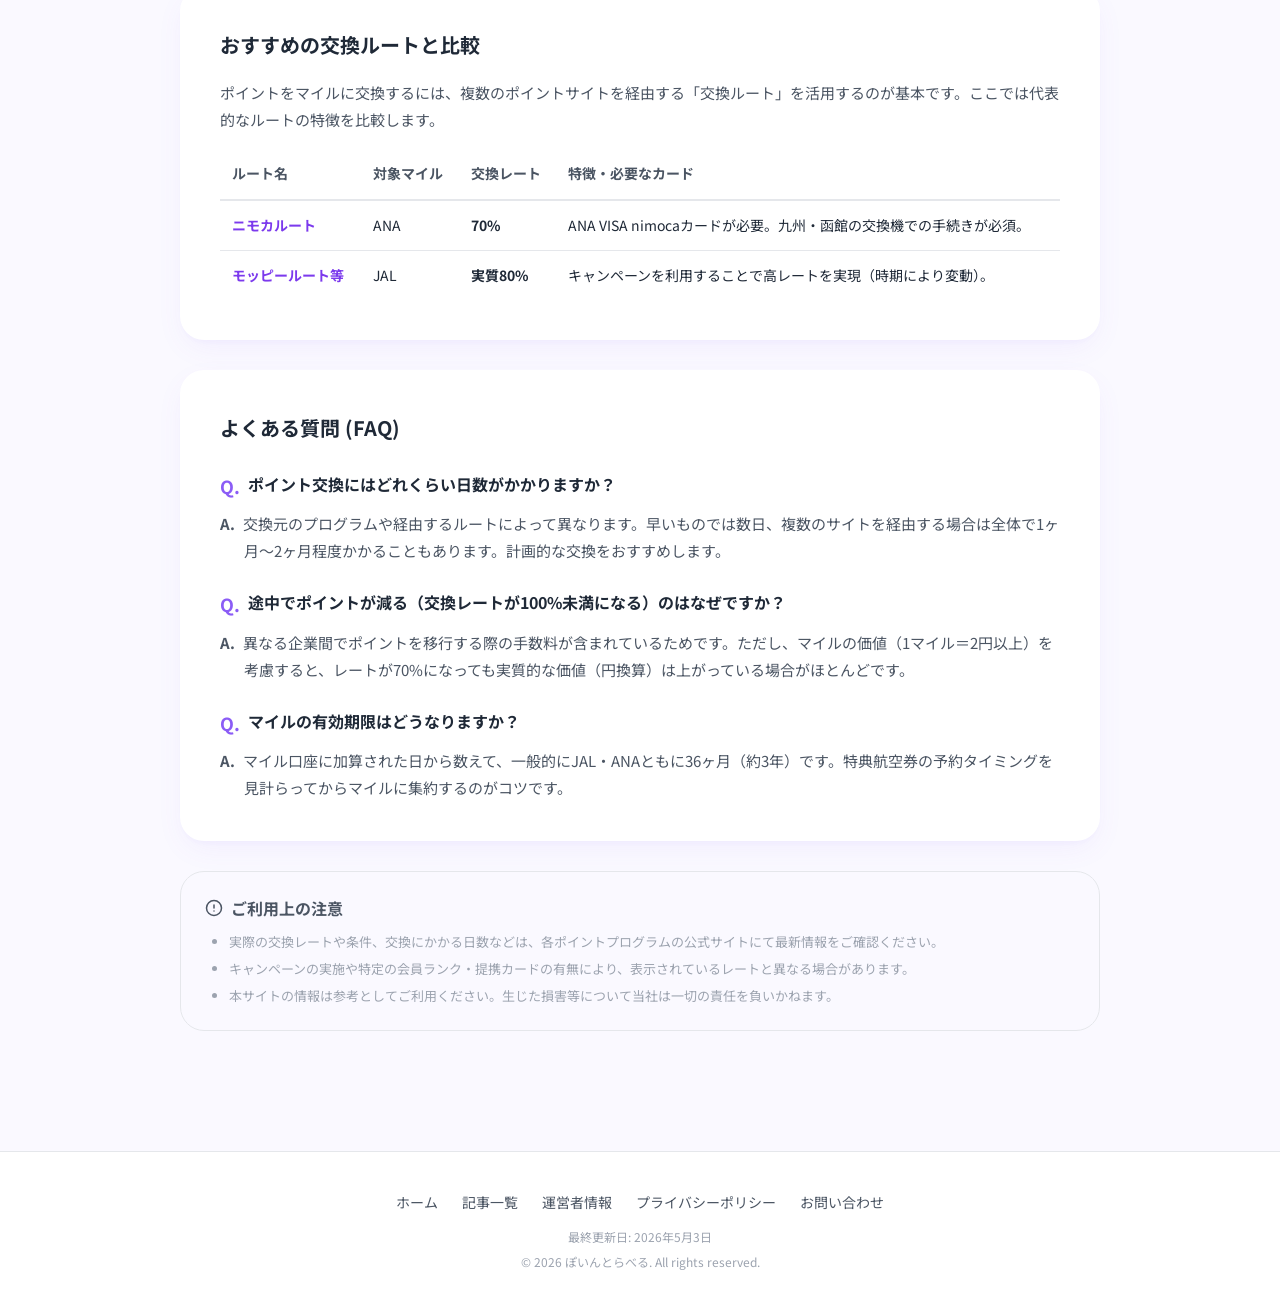
==== commit 379aa1f0: "Update some affiliate banners with new PID" ====
--- a/index.html
+++ b/index.html
@@ -155,7 +155,7 @@
 
         <!-- Ad Banner (Between Explanation and Comparison) -->
         <div class="ad-banner" style="text-align: center; margin-bottom: 30px;">
-            <script language="javascript" src="//ad.jp.ap.valuecommerce.com/servlet/jsbanner?sid=3768154&pid=892599677"></script><noscript><a href="//ck.jp.ap.valuecommerce.com/servlet/referral?sid=3768154&pid=892599677" rel="nofollow"><img src="//ad.jp.ap.valuecommerce.com/servlet/gifbanner?sid=3768154&pid=892599677" border="0"></a></noscript>
+            <script language="javascript" src="//ad.jp.ap.valuecommerce.com/servlet/jsbanner?sid=3768154&pid=892605795"></script><noscript><a href="//ck.jp.ap.valuecommerce.com/servlet/referral?sid=3768154&pid=892605795" rel="nofollow"><img src="//ad.jp.ap.valuecommerce.com/servlet/gifbanner?sid=3768154&pid=892605795" border="0"></a></noscript>
         </div>
 
         <!-- Comparison Section -->
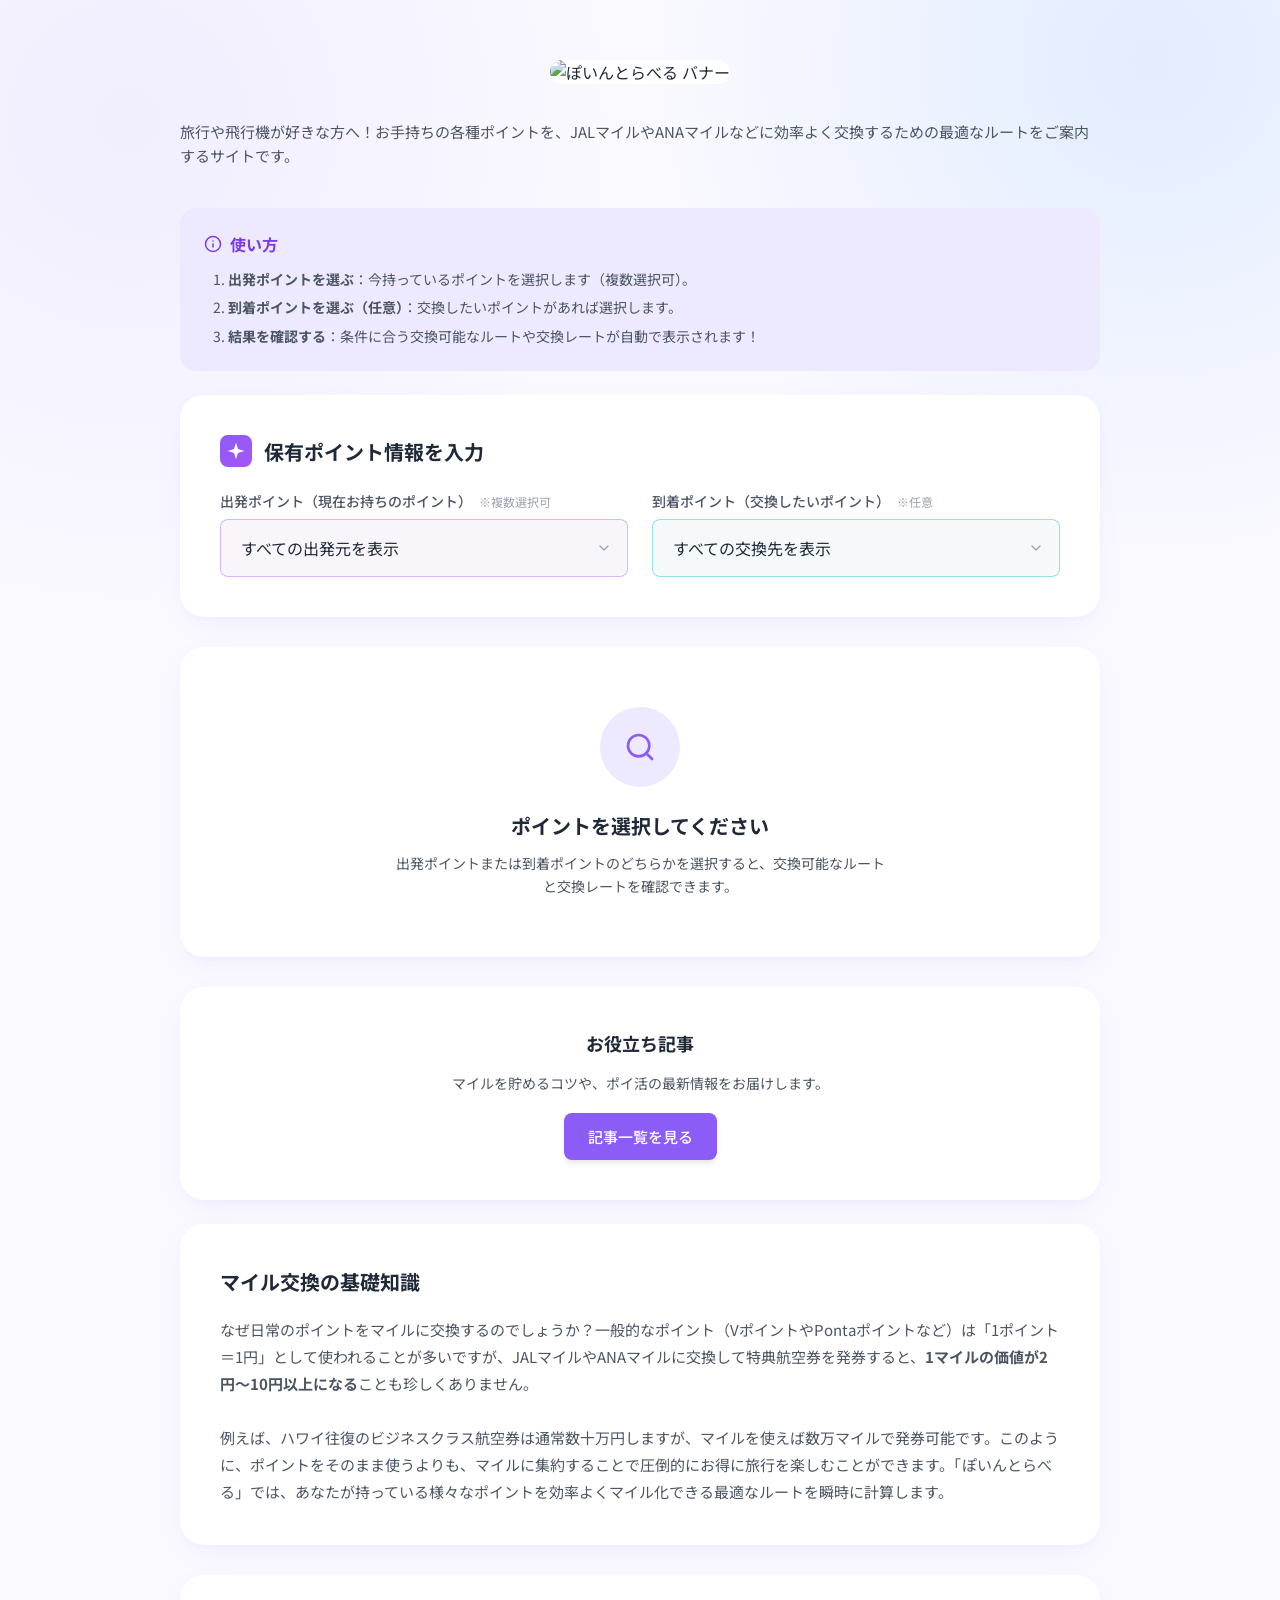
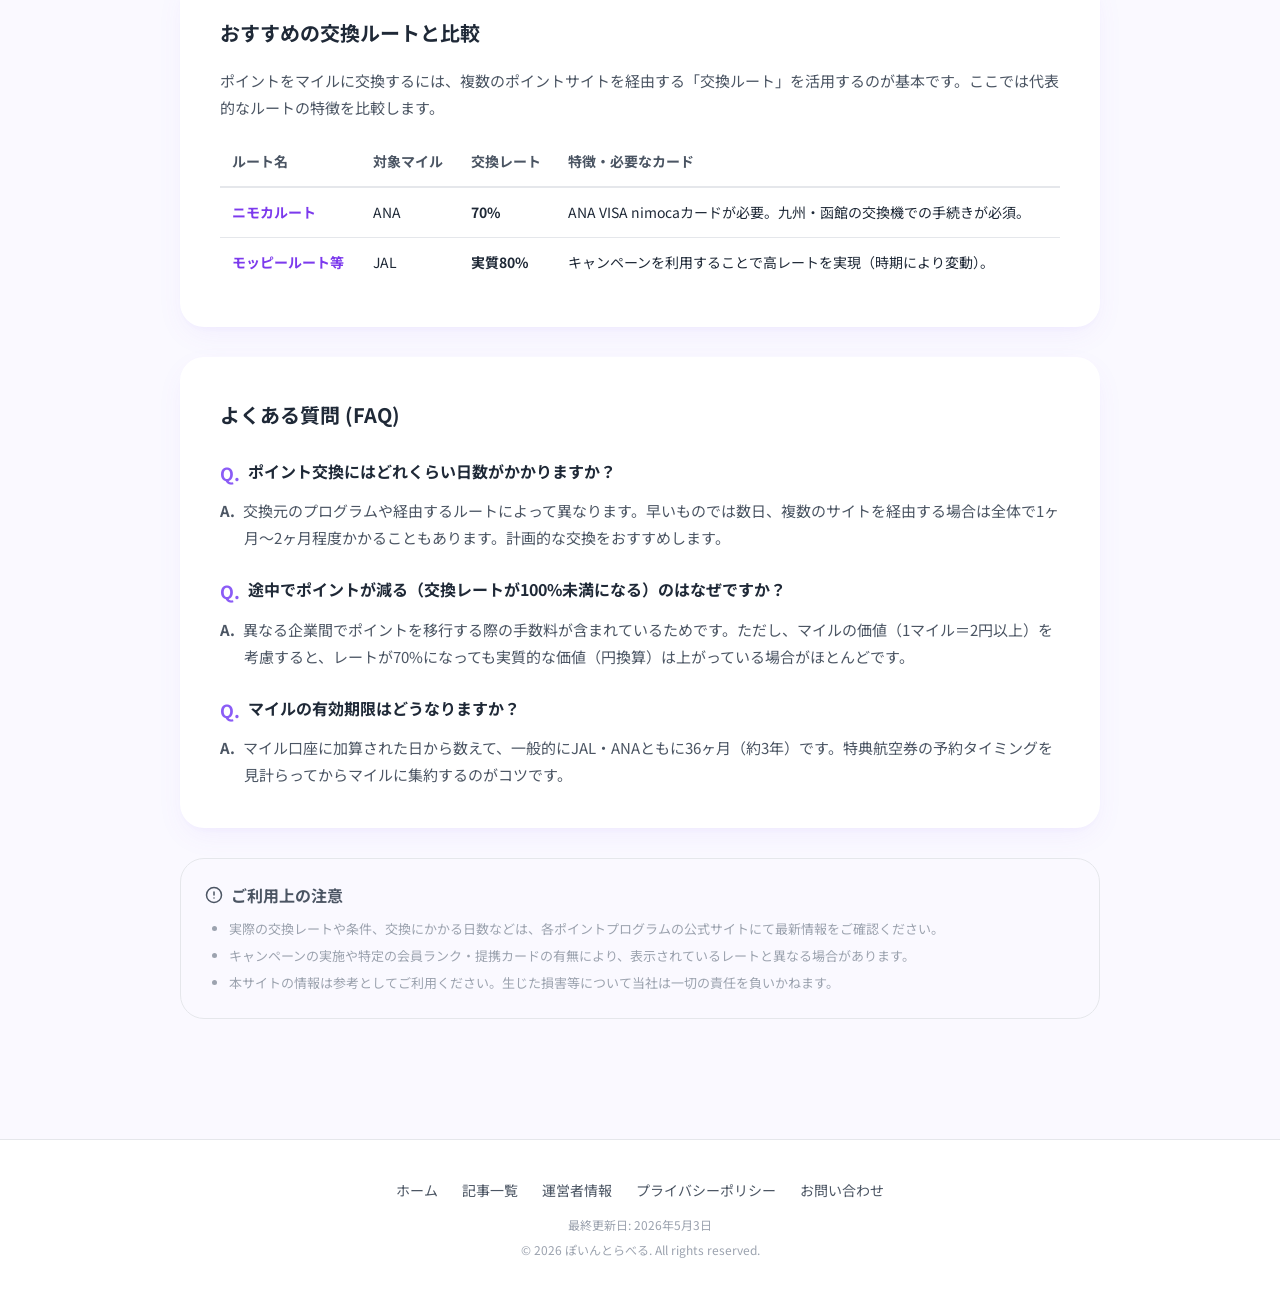
==== commit 96645a0f: "Arutoonoによる更新" ====
--- a/index.html
+++ b/index.html
@@ -1,265 +1,258 @@
-<!DOCTYPE html>
-<html lang="ja">
-
-<head>
-    <meta charset="UTF-8">
-    <meta name="viewport" content="width=device-width, initial-scale=1.0">
-    <title>ぽいんとらべる</title>
-    <link rel="preconnect" href="https://fonts.googleapis.com">
-    <link rel="preconnect" href="https://fonts.gstatic.com" crossorigin>
-    <link href="https://fonts.googleapis.com/css2?family=Noto+Sans+JP:wght@400;500;700&display=swap" rel="stylesheet">
-    <link rel="stylesheet" href="styles.css">
-    <script async src="https://pagead2.googlesyndication.com/pagead/js/adsbygoogle.js?client=ca-pub-1429348571585676"
-        crossorigin="anonymous"></script>
-</head>
-
-<body>
-    <div class="background-effect"></div>
-    <div class="container">
-
-        <!-- Header Section -->
-        <header class="page-header">
-            <div class="header-icon">
-                <svg width="24" height="24" viewBox="0 0 24 24" fill="none" class="chart-icon">
-                    <path d="M4 19L20 19" stroke="white" stroke-width="2" stroke-linecap="round" />
-                    <path d="M4 14L9 9L13 13L20 5" stroke="white" stroke-width="2" stroke-linecap="round"
-                        stroke-linejoin="round" />
-                </svg>
-            </div>
-            <div class="header-text">
-                <h1>ぽいんとらべる</h1>
-                <p>あなたのポイントをどこに交換できるか瞬時に診断</p>
-                <p style="margin-top: 12px; font-size: 14px; color: var(--text-secondary); line-height: 1.6;">旅行や飛行機が好きな方へ！お手持ちの各種ポイントを、JALマイルやANAマイルなどに効率よく交換するための最適なルートをご案内するサイトです。</p>
-            </div>
-        </header>
-
-        <!-- How to Use Card -->
-        <div class="card how-to-use-card"
-            style="margin-bottom: 24px; padding: 24px; background-color: var(--primary-light); box-shadow: none; border-radius: 16px;">
-            <div class="card-header" style="margin-bottom: 12px; border: none; padding: 0;">
-                <h2
-                    style="font-size: 16px; color: var(--primary-color-dark); display: flex; align-items: center; gap: 8px;">
-                    <svg width="18" height="18" viewBox="0 0 24 24" fill="none" stroke="currentColor" stroke-width="2"
-                        stroke-linecap="round" stroke-linejoin="round">
-                        <circle cx="12" cy="12" r="10"></circle>
-                        <path d="M12 16v-4"></path>
-                        <path d="M12 8h.01"></path>
-                    </svg>
-                    使い方
-                </h2>
-            </div>
-            <ol style="font-size: 14px; color: var(--text-secondary); line-height: 1.6; padding-left: 24px; margin: 0;">
-                <li style="margin-bottom: 6px;"><strong>出発ポイントを選ぶ</strong>：今持っているポイントを選択します（複数選択可）。</li>
-                <li style="margin-bottom: 6px;"><strong>到着ポイントを選ぶ（任意）</strong>：交換したいポイントがあれば選択します。</li>
-                <li><strong>結果を確認する</strong>：条件に合う交換可能なルートや交換レートが自動で表示されます！</li>
-            </ol>
-        </div>
-
-        <!-- Input Card -->
-        <div class="card input-card">
-            <div class="card-header">
-                <div class="icon-square">
-                    <svg width="20" height="20" viewBox="0 0 24 24" fill="none">
-                        <path d="M12 2L14.4 9.6L22 12L14.4 14.4L12 22L9.6 14.4L2 12L9.6 9.6L12 2Z" fill="white" />
-                    </svg>
-                </div>
-                <h2>保有ポイント情報を入力</h2>
-            </div>
-
-            <div class="input-row">
-                <!-- Departure Input -->
-                <div class="input-group">
-                    <label>
-                        出発ポイント（現在お持ちのポイント）
-                        <span class="optional">※複数選択可</span>
-                    </label>
-                    <div id="departure-selects-container">
-                        <div class="select-wrapper departure-select">
-                            <select>
-                                <option value="">すべての出発元を表示</option>
-                            </select>
-                            <svg class="chevron" width="16" height="16" viewBox="0 0 24 24" fill="none"
-                                stroke="currentColor" stroke-width="2">
-                                <path d="M6 9L12 15L18 9" stroke-linecap="round" stroke-linejoin="round" />
-                            </svg>
-                        </div>
-                    </div>
-                </div>
-
-                <!-- Arrival Input -->
-                <div class="input-group">
-                    <label>
-                        到着ポイント（交換したいポイント）
-                        <span class="optional">※任意</span>
-                    </label>
-                    <div class="select-wrapper arrival-select">
-                        <select>
-                            <option value="">すべての交換先を表示</option>
-                        </select>
-                        <svg class="chevron" width="16" height="16" viewBox="0 0 24 24" fill="none"
-                            stroke="currentColor" stroke-width="2">
-                            <path d="M6 9L12 15L18 9" stroke-linecap="round" stroke-linejoin="round" />
-                        </svg>
-                    </div>
-                </div>
-            </div>
-        </div>
-
-        <!-- Empty State Card -->
-        <div class="card empty-state-card">
-            <div class="icon-circle-large">
-                <svg width="32" height="32" viewBox="0 0 24 24" fill="none" stroke="currentColor" stroke-width="2">
-                    <path
-                        d="M11 19C15.4183 19 19 15.4183 19 11C19 6.58172 15.4183 3 11 3C6.58172 3 3 6.58172 3 11C3 15.4183 6.58172 19 11 19Z"
-                        stroke-linecap="round" stroke-linejoin="round" />
-                    <path d="M21 21L16.65 16.65" stroke-linecap="round" stroke-linejoin="round" />
-                </svg>
-            </div>
-            <h3>ポイントを選択してください</h3>
-            <p>出発ポイントまたは到着ポイントのどちらかを選択すると、交換可能なルートと交換レートを確認できます。</p>
-        </div>
-
-        <!-- Results Card -->
-        <div class="card results-card" style="display: none;">
-            <div class="card-header">
-                <div class="icon-square" style="background: linear-gradient(135deg, var(--arrival-color), #3b82f6);">
-                    <svg width="20" height="20" viewBox="0 0 24 24" fill="none" stroke="currentColor" stroke-width="2">
-                        <path d="M5 12h14M12 5l7 7-7 7" stroke-linecap="round" stroke-linejoin="round" />
-                    </svg>
-                </div>
-                <h2>交換ルート一覧</h2>
-            </div>
-            <div class="results-container">
-                <!-- Results injected by JS -->
-            </div>
-        </div>
-
-        <!-- Ad Banner (Below Results) -->
-        <div class="ad-banner" id="ad-below-results" style="text-align: center; margin-bottom: 30px;">
-            <script language="javascript" src="//ad.jp.ap.valuecommerce.com/servlet/jsbanner?sid=3768154&pid=892599677"></script><noscript><a href="//ck.jp.ap.valuecommerce.com/servlet/referral?sid=3768154&pid=892599677" rel="nofollow"><img src="//ad.jp.ap.valuecommerce.com/servlet/gifbanner?sid=3768154&pid=892599677" border="0"></a></noscript>
-        </div>
-
-        <!-- Articles Section -->
-        <div class="card content-card" style="line-height: 1.8; text-align: center; margin-bottom: 24px;">
-            <h2 style="font-size: 18px; font-weight: 700; margin-bottom: 12px; color: var(--text-primary);">お役立ち記事</h2>
-            <p style="color: var(--text-secondary); font-size: 14px; margin-bottom: 16px;">マイルを貯めるコツや、ポイ活の最新情報をお届けします。</p>
-            <a href="articles.html" style="display: inline-block; padding: 10px 24px; background-color: var(--primary-color); color: white; border-radius: 8px; text-decoration: none; font-weight: 500; font-size: 15px; box-shadow: 0 4px 6px -1px rgba(0, 0, 0, 0.1);">記事一覧を見る</a>
-        </div>
-
-        <!-- Explanation Section -->
-        <div class="card content-card" style="line-height: 1.8;">
-            <h2 style="font-size: 20px; font-weight: 700; margin-bottom: 16px; color: var(--text-primary);">マイル交換の基礎知識</h2>
-            <p style="color: var(--text-secondary); font-size: 15px;">なぜ日常のポイントをマイルに交換するのでしょうか？一般的なポイント（VポイントやPontaポイントなど）は「1ポイント＝1円」として使われることが多いですが、JALマイルやANAマイルに交換して特典航空券を発券すると、<strong>1マイルの価値が2円〜10円以上になる</strong>ことも珍しくありません。<br><br>
-            例えば、ハワイ往復のビジネスクラス航空券は通常数十万円しますが、マイルを使えば数万マイルで発券可能です。このように、ポイントをそのまま使うよりも、マイルに集約することで圧倒的にお得に旅行を楽しむことができます。「ぽいんとらべる」では、あなたが持っている様々なポイントを効率よくマイル化できる最適なルートを瞬時に計算します。</p>
-        </div>
-
-        <!-- Ad Banner (Between Explanation and Comparison) -->
-        <div class="ad-banner" style="text-align: center; margin-bottom: 30px;">
-            <script language="javascript" src="//ad.jp.ap.valuecommerce.com/servlet/jsbanner?sid=3768154&pid=892605795"></script><noscript><a href="//ck.jp.ap.valuecommerce.com/servlet/referral?sid=3768154&pid=892605795" rel="nofollow"><img src="//ad.jp.ap.valuecommerce.com/servlet/gifbanner?sid=3768154&pid=892605795" border="0"></a></noscript>
-        </div>
-
-        <!-- Comparison Section -->
-        <div class="card content-card" style="line-height: 1.8;">
-            <h2 style="font-size: 20px; font-weight: 700; margin-bottom: 16px; color: var(--text-primary);">おすすめの交換ルートと比較</h2>
-            <p style="color: var(--text-secondary); font-size: 15px;">ポイントをマイルに交換するには、複数のポイントサイトを経由する「交換ルート」を活用するのが基本です。ここでは代表的なルートの特徴を比較します。</p>
-            <div class="table-responsive" style="overflow-x: auto; margin-top: 16px;">
-                <table style="width: 100%; border-collapse: collapse; text-align: left; font-size: 14px; min-width: 600px;">
-                    <thead>
-                        <tr style="border-bottom: 2px solid #e5e7eb;">
-                            <th style="padding: 12px; color: var(--text-secondary);">ルート名</th>
-                            <th style="padding: 12px; color: var(--text-secondary);">対象マイル</th>
-                            <th style="padding: 12px; color: var(--text-secondary);">交換レート</th>
-                            <th style="padding: 12px; color: var(--text-secondary);">特徴・必要なカード</th>
-                        </tr>
-                    </thead>
-                    <tbody>
-                        <tr style="border-bottom: 1px solid #e5e7eb;">
-                            <td style="padding: 12px; font-weight: bold; color: var(--primary-color-dark);">ニモカルート</td>
-                            <td style="padding: 12px;">ANA</td>
-                            <td style="padding: 12px; font-weight: bold;">70%</td>
-                            <td style="padding: 12px;">ANA VISA nimocaカードが必要。九州・函館の交換機での手続きが必須。</td>
-                        </tr>
-                        <tr>
-                            <td style="padding: 12px; font-weight: bold; color: var(--primary-color-dark);">モッピールート等</td>
-                            <td style="padding: 12px;">JAL</td>
-                            <td style="padding: 12px; font-weight: bold;">実質80%</td>
-                            <td style="padding: 12px;">キャンペーンを利用することで高レートを実現（時期により変動）。</td>
-                        </tr>
-                    </tbody>
-                </table>
-            </div>
-        </div>
-
-        <!-- Ad Banner (Between Comparison and FAQ) -->
-        <div class="ad-banner" style="text-align: center; margin-bottom: 30px;">
-            <script language="javascript" src="//ad.jp.ap.valuecommerce.com/servlet/jsbanner?sid=3768154&pid=892599677"></script><noscript><a href="//ck.jp.ap.valuecommerce.com/servlet/referral?sid=3768154&pid=892599677" rel="nofollow"><img src="//ad.jp.ap.valuecommerce.com/servlet/gifbanner?sid=3768154&pid=892599677" border="0"></a></noscript>
-        </div>
-
-        <!-- FAQ Section -->
-        <div class="card content-card" style="line-height: 1.8;">
-            <h2 style="font-size: 20px; font-weight: 700; margin-bottom: 24px; color: var(--text-primary);">よくある質問 (FAQ)</h2>
-            <div style="margin-top: 16px;">
-                <h4 style="margin-bottom: 8px; color: var(--text-primary); font-size: 16px; display: flex; align-items: flex-start; gap: 8px;">
-                    <span style="color: var(--primary-color); font-size: 18px;">Q.</span> ポイント交換にはどれくらい日数がかかりますか？
-                </h4>
-                <p style="font-size: 15px; color: var(--text-secondary); margin-bottom: 24px; margin-left: 24px;">
-                    <span style="font-weight: bold; color: var(--text-secondary); margin-left: -24px; margin-right: 8px;">A.</span>交換元のプログラムや経由するルートによって異なります。早いものでは数日、複数のサイトを経由する場合は全体で1ヶ月〜2ヶ月程度かかることもあります。計画的な交換をおすすめします。
-                </p>
-
-                <h4 style="margin-bottom: 8px; color: var(--text-primary); font-size: 16px; display: flex; align-items: flex-start; gap: 8px;">
-                    <span style="color: var(--primary-color); font-size: 18px;">Q.</span> 途中でポイントが減る（交換レートが100%未満になる）のはなぜですか？
-                </h4>
-                <p style="font-size: 15px; color: var(--text-secondary); margin-bottom: 24px; margin-left: 24px;">
-                    <span style="font-weight: bold; color: var(--text-secondary); margin-left: -24px; margin-right: 8px;">A.</span>異なる企業間でポイントを移行する際の手数料が含まれているためです。ただし、マイルの価値（1マイル＝2円以上）を考慮すると、レートが70%になっても実質的な価値（円換算）は上がっている場合がほとんどです。
-                </p>
-
-                <h4 style="margin-bottom: 8px; color: var(--text-primary); font-size: 16px; display: flex; align-items: flex-start; gap: 8px;">
-                    <span style="color: var(--primary-color); font-size: 18px;">Q.</span> マイルの有効期限はどうなりますか？
-                </h4>
-                <p style="font-size: 15px; color: var(--text-secondary); margin-left: 24px;">
-                    <span style="font-weight: bold; color: var(--text-secondary); margin-left: -24px; margin-right: 8px;">A.</span>マイル口座に加算された日から数えて、一般的にJAL・ANAともに36ヶ月（約3年）です。特典航空券の予約タイミングを見計らってからマイルに集約するのがコツです。
-                </p>
-            </div>
-        </div>
-
-        <!-- Notes Section -->
-        <div class="card notes-card"
-            style="margin-bottom: 20px; background-color: transparent; box-shadow: none; border: 1px solid #e5e7eb; padding: 24px;">
-            <div class="card-header" style="margin-bottom: 12px; border: none; padding: 0;">
-                <h2
-                    style="font-size: 16px; color: var(--text-secondary); display: flex; align-items: center; gap: 8px;">
-                    <svg width="18" height="18" viewBox="0 0 24 24" fill="none" stroke="currentColor" stroke-width="2"
-                        stroke-linecap="round" stroke-linejoin="round">
-                        <circle cx="12" cy="12" r="10"></circle>
-                        <line x1="12" y1="8" x2="12" y2="12"></line>
-                        <line x1="12" y1="16" x2="12.01" y2="16"></line>
-                    </svg>
-                    ご利用上の注意
-                </h2>
-            </div>
-            <ul style="font-size: 13px; color: var(--text-tertiary); line-height: 1.6; padding-left: 24px; margin: 0;">
-                <li style="margin-bottom: 6px;">実際の交換レートや条件、交換にかかる日数などは、各ポイントプログラムの公式サイトにて最新情報をご確認ください。</li>
-                <li style="margin-bottom: 6px;">キャンペーンの実施や特定の会員ランク・提携カードの有無により、表示されているレートと異なる場合があります。</li>
-                <li>本サイトの情報は参考としてご利用ください。生じた損害等について当社は一切の責任を負いかねます。</li>
-            </ul>
-        </div>
-
-    </div>
-
-    <!-- Site Footer -->
-    <footer style="text-align: center; padding: 40px 20px; background-color: var(--bg-card); border-top: 1px solid #e5e7eb; margin-top: 40px;">
-        <div style="display: flex; justify-content: center; gap: 24px; margin-bottom: 16px; flex-wrap: wrap;">
-            <a href="index.html" style="color: var(--text-secondary); text-decoration: none; font-size: 14px;">ホーム</a>
-            <a href="articles.html" style="color: var(--text-secondary); text-decoration: none; font-size: 14px;">記事一覧</a>
-            <a href="profile.html" style="color: var(--text-secondary); text-decoration: none; font-size: 14px;">運営者情報</a>
-            <a href="privacy.html" style="color: var(--text-secondary); text-decoration: none; font-size: 14px;">プライバシーポリシー</a>
-            <a href="contact.html" style="color: var(--text-secondary); text-decoration: none; font-size: 14px;">お問い合わせ</a>
-        </div>
-        <p style="color: var(--text-tertiary); font-size: 12px; margin-bottom: 8px;">最終更新日: 2026年5月3日</p>
-        <p style="color: var(--text-tertiary); font-size: 12px;">&copy; 2026 ぽいんとらべる. All rights reserved.</p>
-    </footer>
-
-    <script src="script.js"></script>
-</body>
-
+<!DOCTYPE html>
+<html lang="ja">
+
+<head>
+    <meta charset="UTF-8">
+    <meta name="viewport" content="width=device-width, initial-scale=1.0">
+    <title>ぽいんとらべる</title>
+    <link rel="preconnect" href="https://fonts.googleapis.com">
+    <link rel="preconnect" href="https://fonts.gstatic.com" crossorigin>
+    <link href="https://fonts.googleapis.com/css2?family=Noto+Sans+JP:wght@400;500;700&display=swap" rel="stylesheet">
+    <link rel="stylesheet" href="styles.css">
+    <script async src="https://pagead2.googlesyndication.com/pagead/js/adsbygoogle.js?client=ca-pub-1429348571585676"
+        crossorigin="anonymous"></script>
+    <link rel="icon" href="Banner_Icon/Big_Pointravel_Icon.png" type="image/png">
+</head>
+
+<body>
+    <div class="background-effect"></div>
+    <div class="container">
+
+        <!-- Header Section -->
+                <header class="page-header" style="flex-direction: column; align-items: center; text-align: center;">
+            <img src="Banner_Icon/Banner_Pointravel.png" alt="ぽいんとらべる バナー" style="max-width: 100%; height: auto; border-radius: 16px; background-color: white;">
+            <div class="header-text" style="text-align: left; width: 100%;">
+                <p style="margin-top: 16px; font-size: 15px; color: var(--text-secondary); line-height: 1.6;">旅行や飛行機が好きな方へ！お手持ちの各種ポイントを、JALマイルやANAマイルなどに効率よく交換するための最適なルートをご案内するサイトです。</p>
+            </div>
+        </header>
+
+        <!-- How to Use Card -->
+        <div class="card how-to-use-card"
+            style="margin-bottom: 24px; padding: 24px; background-color: var(--primary-light); box-shadow: none; border-radius: 16px;">
+            <div class="card-header" style="margin-bottom: 12px; border: none; padding: 0;">
+                <h2
+                    style="font-size: 16px; color: var(--primary-color-dark); display: flex; align-items: center; gap: 8px;">
+                    <svg width="18" height="18" viewBox="0 0 24 24" fill="none" stroke="currentColor" stroke-width="2"
+                        stroke-linecap="round" stroke-linejoin="round">
+                        <circle cx="12" cy="12" r="10"></circle>
+                        <path d="M12 16v-4"></path>
+                        <path d="M12 8h.01"></path>
+                    </svg>
+                    使い方
+                </h2>
+            </div>
+            <ol style="font-size: 14px; color: var(--text-secondary); line-height: 1.6; padding-left: 24px; margin: 0;">
+                <li style="margin-bottom: 6px;"><strong>出発ポイントを選ぶ</strong>：今持っているポイントを選択します（複数選択可）。</li>
+                <li style="margin-bottom: 6px;"><strong>到着ポイントを選ぶ（任意）</strong>：交換したいポイントがあれば選択します。</li>
+                <li><strong>結果を確認する</strong>：条件に合う交換可能なルートや交換レートが自動で表示されます！</li>
+            </ol>
+        </div>
+
+        <!-- Input Card -->
+        <div class="card input-card">
+            <div class="card-header">
+                <div class="icon-square">
+                    <svg width="20" height="20" viewBox="0 0 24 24" fill="none">
+                        <path d="M12 2L14.4 9.6L22 12L14.4 14.4L12 22L9.6 14.4L2 12L9.6 9.6L12 2Z" fill="white" />
+                    </svg>
+                </div>
+                <h2>保有ポイント情報を入力</h2>
+            </div>
+
+            <div class="input-row">
+                <!-- Departure Input -->
+                <div class="input-group">
+                    <label>
+                        出発ポイント（現在お持ちのポイント）
+                        <span class="optional">※複数選択可</span>
+                    </label>
+                    <div id="departure-selects-container">
+                        <div class="select-wrapper departure-select">
+                            <select>
+                                <option value="">すべての出発元を表示</option>
+                            </select>
+                            <svg class="chevron" width="16" height="16" viewBox="0 0 24 24" fill="none"
+                                stroke="currentColor" stroke-width="2">
+                                <path d="M6 9L12 15L18 9" stroke-linecap="round" stroke-linejoin="round" />
+                            </svg>
+                        </div>
+                    </div>
+                </div>
+
+                <!-- Arrival Input -->
+                <div class="input-group">
+                    <label>
+                        到着ポイント（交換したいポイント）
+                        <span class="optional">※任意</span>
+                    </label>
+                    <div class="select-wrapper arrival-select">
+                        <select>
+                            <option value="">すべての交換先を表示</option>
+                        </select>
+                        <svg class="chevron" width="16" height="16" viewBox="0 0 24 24" fill="none"
+                            stroke="currentColor" stroke-width="2">
+                            <path d="M6 9L12 15L18 9" stroke-linecap="round" stroke-linejoin="round" />
+                        </svg>
+                    </div>
+                </div>
+            </div>
+        </div>
+
+        <!-- Empty State Card -->
+        <div class="card empty-state-card">
+            <div class="icon-circle-large">
+                <svg width="32" height="32" viewBox="0 0 24 24" fill="none" stroke="currentColor" stroke-width="2">
+                    <path
+                        d="M11 19C15.4183 19 19 15.4183 19 11C19 6.58172 15.4183 3 11 3C6.58172 3 3 6.58172 3 11C3 15.4183 6.58172 19 11 19Z"
+                        stroke-linecap="round" stroke-linejoin="round" />
+                    <path d="M21 21L16.65 16.65" stroke-linecap="round" stroke-linejoin="round" />
+                </svg>
+            </div>
+            <h3>ポイントを選択してください</h3>
+            <p>出発ポイントまたは到着ポイントのどちらかを選択すると、交換可能なルートと交換レートを確認できます。</p>
+        </div>
+
+        <!-- Results Card -->
+        <div class="card results-card" style="display: none;">
+            <div class="card-header">
+                <div class="icon-square" style="background: linear-gradient(135deg, var(--arrival-color), #3b82f6);">
+                    <svg width="20" height="20" viewBox="0 0 24 24" fill="none" stroke="currentColor" stroke-width="2">
+                        <path d="M5 12h14M12 5l7 7-7 7" stroke-linecap="round" stroke-linejoin="round" />
+                    </svg>
+                </div>
+                <h2>交換ルート一覧</h2>
+            </div>
+            <div class="results-container">
+                <!-- Results injected by JS -->
+            </div>
+        </div>
+
+        <!-- Ad Banner (Below Results) -->
+        <div class="ad-banner" id="ad-below-results" style="text-align: center; margin-bottom: 30px;">
+            <script language="javascript" src="//ad.jp.ap.valuecommerce.com/servlet/jsbanner?sid=3768154&pid=892599677"></script><noscript><a href="//ck.jp.ap.valuecommerce.com/servlet/referral?sid=3768154&pid=892599677" rel="nofollow"><img src="//ad.jp.ap.valuecommerce.com/servlet/gifbanner?sid=3768154&pid=892599677" border="0"></a></noscript>
+        </div>
+
+        <!-- Articles Section -->
+        <div class="card content-card" style="line-height: 1.8; text-align: center; margin-bottom: 24px;">
+            <h2 style="font-size: 18px; font-weight: 700; margin-bottom: 12px; color: var(--text-primary);">お役立ち記事</h2>
+            <p style="color: var(--text-secondary); font-size: 14px; margin-bottom: 16px;">マイルを貯めるコツや、ポイ活の最新情報をお届けします。</p>
+            <a href="articles.html" style="display: inline-block; padding: 10px 24px; background-color: var(--primary-color); color: white; border-radius: 8px; text-decoration: none; font-weight: 500; font-size: 15px; box-shadow: 0 4px 6px -1px rgba(0, 0, 0, 0.1);">記事一覧を見る</a>
+        </div>
+
+        <!-- Explanation Section -->
+        <div class="card content-card" style="line-height: 1.8;">
+            <h2 style="font-size: 20px; font-weight: 700; margin-bottom: 16px; color: var(--text-primary);">マイル交換の基礎知識</h2>
+            <p style="color: var(--text-secondary); font-size: 15px;">なぜ日常のポイントをマイルに交換するのでしょうか？一般的なポイント（VポイントやPontaポイントなど）は「1ポイント＝1円」として使われることが多いですが、JALマイルやANAマイルに交換して特典航空券を発券すると、<strong>1マイルの価値が2円〜10円以上になる</strong>ことも珍しくありません。<br><br>
+            例えば、ハワイ往復のビジネスクラス航空券は通常数十万円しますが、マイルを使えば数万マイルで発券可能です。このように、ポイントをそのまま使うよりも、マイルに集約することで圧倒的にお得に旅行を楽しむことができます。「ぽいんとらべる」では、あなたが持っている様々なポイントを効率よくマイル化できる最適なルートを瞬時に計算します。</p>
+        </div>
+
+        <!-- Ad Banner (Between Explanation and Comparison) -->
+        <div class="ad-banner" style="text-align: center; margin-bottom: 30px;">
+            <script language="javascript" src="//ad.jp.ap.valuecommerce.com/servlet/jsbanner?sid=3768154&pid=892605795"></script><noscript><a href="//ck.jp.ap.valuecommerce.com/servlet/referral?sid=3768154&pid=892605795" rel="nofollow"><img src="//ad.jp.ap.valuecommerce.com/servlet/gifbanner?sid=3768154&pid=892605795" border="0"></a></noscript>
+        </div>
+
+        <!-- Comparison Section -->
+        <div class="card content-card" style="line-height: 1.8;">
+            <h2 style="font-size: 20px; font-weight: 700; margin-bottom: 16px; color: var(--text-primary);">おすすめの交換ルートと比較</h2>
+            <p style="color: var(--text-secondary); font-size: 15px;">ポイントをマイルに交換するには、複数のポイントサイトを経由する「交換ルート」を活用するのが基本です。ここでは代表的なルートの特徴を比較します。</p>
+            <div class="table-responsive" style="overflow-x: auto; margin-top: 16px;">
+                <table style="width: 100%; border-collapse: collapse; text-align: left; font-size: 14px; min-width: 600px;">
+                    <thead>
+                        <tr style="border-bottom: 2px solid #e5e7eb;">
+                            <th style="padding: 12px; color: var(--text-secondary);">ルート名</th>
+                            <th style="padding: 12px; color: var(--text-secondary);">対象マイル</th>
+                            <th style="padding: 12px; color: var(--text-secondary);">交換レート</th>
+                            <th style="padding: 12px; color: var(--text-secondary);">特徴・必要なカード</th>
+                        </tr>
+                    </thead>
+                    <tbody>
+                        <tr style="border-bottom: 1px solid #e5e7eb;">
+                            <td style="padding: 12px; font-weight: bold; color: var(--primary-color-dark);">ニモカルート</td>
+                            <td style="padding: 12px;">ANA</td>
+                            <td style="padding: 12px; font-weight: bold;">70%</td>
+                            <td style="padding: 12px;">ANA VISA nimocaカードが必要。九州・函館の交換機での手続きが必須。</td>
+                        </tr>
+                        <tr>
+                            <td style="padding: 12px; font-weight: bold; color: var(--primary-color-dark);">モッピールート等</td>
+                            <td style="padding: 12px;">JAL</td>
+                            <td style="padding: 12px; font-weight: bold;">実質80%</td>
+                            <td style="padding: 12px;">キャンペーンを利用することで高レートを実現（時期により変動）。</td>
+                        </tr>
+                    </tbody>
+                </table>
+            </div>
+        </div>
+
+        <!-- Ad Banner (Between Comparison and FAQ) -->
+        <div class="ad-banner" style="text-align: center; margin-bottom: 30px;">
+            <script language="javascript" src="//ad.jp.ap.valuecommerce.com/servlet/jsbanner?sid=3768154&pid=892599677"></script><noscript><a href="//ck.jp.ap.valuecommerce.com/servlet/referral?sid=3768154&pid=892599677" rel="nofollow"><img src="//ad.jp.ap.valuecommerce.com/servlet/gifbanner?sid=3768154&pid=892599677" border="0"></a></noscript>
+        </div>
+
+        <!-- FAQ Section -->
+        <div class="card content-card" style="line-height: 1.8;">
+            <h2 style="font-size: 20px; font-weight: 700; margin-bottom: 24px; color: var(--text-primary);">よくある質問 (FAQ)</h2>
+            <div style="margin-top: 16px;">
+                <h4 style="margin-bottom: 8px; color: var(--text-primary); font-size: 16px; display: flex; align-items: flex-start; gap: 8px;">
+                    <span style="color: var(--primary-color); font-size: 18px;">Q.</span> ポイント交換にはどれくらい日数がかかりますか？
+                </h4>
+                <p style="font-size: 15px; color: var(--text-secondary); margin-bottom: 24px; margin-left: 24px;">
+                    <span style="font-weight: bold; color: var(--text-secondary); margin-left: -24px; margin-right: 8px;">A.</span>交換元のプログラムや経由するルートによって異なります。早いものでは数日、複数のサイトを経由する場合は全体で1ヶ月〜2ヶ月程度かかることもあります。計画的な交換をおすすめします。
+                </p>
+
+                <h4 style="margin-bottom: 8px; color: var(--text-primary); font-size: 16px; display: flex; align-items: flex-start; gap: 8px;">
+                    <span style="color: var(--primary-color); font-size: 18px;">Q.</span> 途中でポイントが減る（交換レートが100%未満になる）のはなぜですか？
+                </h4>
+                <p style="font-size: 15px; color: var(--text-secondary); margin-bottom: 24px; margin-left: 24px;">
+                    <span style="font-weight: bold; color: var(--text-secondary); margin-left: -24px; margin-right: 8px;">A.</span>異なる企業間でポイントを移行する際の手数料が含まれているためです。ただし、マイルの価値（1マイル＝2円以上）を考慮すると、レートが70%になっても実質的な価値（円換算）は上がっている場合がほとんどです。
+                </p>
+
+                <h4 style="margin-bottom: 8px; color: var(--text-primary); font-size: 16px; display: flex; align-items: flex-start; gap: 8px;">
+                    <span style="color: var(--primary-color); font-size: 18px;">Q.</span> マイルの有効期限はどうなりますか？
+                </h4>
+                <p style="font-size: 15px; color: var(--text-secondary); margin-left: 24px;">
+                    <span style="font-weight: bold; color: var(--text-secondary); margin-left: -24px; margin-right: 8px;">A.</span>マイル口座に加算された日から数えて、一般的にJAL・ANAともに36ヶ月（約3年）です。特典航空券の予約タイミングを見計らってからマイルに集約するのがコツです。
+                </p>
+            </div>
+        </div>
+
+        <!-- Notes Section -->
+        <div class="card notes-card"
+            style="margin-bottom: 20px; background-color: transparent; box-shadow: none; border: 1px solid #e5e7eb; padding: 24px;">
+            <div class="card-header" style="margin-bottom: 12px; border: none; padding: 0;">
+                <h2
+                    style="font-size: 16px; color: var(--text-secondary); display: flex; align-items: center; gap: 8px;">
+                    <svg width="18" height="18" viewBox="0 0 24 24" fill="none" stroke="currentColor" stroke-width="2"
+                        stroke-linecap="round" stroke-linejoin="round">
+                        <circle cx="12" cy="12" r="10"></circle>
+                        <line x1="12" y1="8" x2="12" y2="12"></line>
+                        <line x1="12" y1="16" x2="12.01" y2="16"></line>
+                    </svg>
+                    ご利用上の注意
+                </h2>
+            </div>
+            <ul style="font-size: 13px; color: var(--text-tertiary); line-height: 1.6; padding-left: 24px; margin: 0;">
+                <li style="margin-bottom: 6px;">実際の交換レートや条件、交換にかかる日数などは、各ポイントプログラムの公式サイトにて最新情報をご確認ください。</li>
+                <li style="margin-bottom: 6px;">キャンペーンの実施や特定の会員ランク・提携カードの有無により、表示されているレートと異なる場合があります。</li>
+                <li>本サイトの情報は参考としてご利用ください。生じた損害等について当社は一切の責任を負いかねます。</li>
+            </ul>
+        </div>
+
+    </div>
+
+    <!-- Site Footer -->
+    <footer style="text-align: center; padding: 40px 20px; background-color: var(--bg-card); border-top: 1px solid #e5e7eb; margin-top: 40px;">
+        <div style="display: flex; justify-content: center; gap: 24px; margin-bottom: 16px; flex-wrap: wrap;">
+            <a href="index.html" style="color: var(--text-secondary); text-decoration: none; font-size: 14px;">ホーム</a>
+            <a href="articles.html" style="color: var(--text-secondary); text-decoration: none; font-size: 14px;">記事一覧</a>
+            <a href="profile.html" style="color: var(--text-secondary); text-decoration: none; font-size: 14px;">運営者情報</a>
+            <a href="privacy.html" style="color: var(--text-secondary); text-decoration: none; font-size: 14px;">プライバシーポリシー</a>
+            <a href="contact.html" style="color: var(--text-secondary); text-decoration: none; font-size: 14px;">お問い合わせ</a>
+        </div>
+        <p style="color: var(--text-tertiary); font-size: 12px; margin-bottom: 8px;">最終更新日: 2026年5月3日</p>
+        <p style="color: var(--text-tertiary); font-size: 12px;">&copy; 2026 ぽいんとらべる. All rights reserved.</p>
+    </footer>
+
+    <script src="script.js"></script>
+</body>
+
 </html>
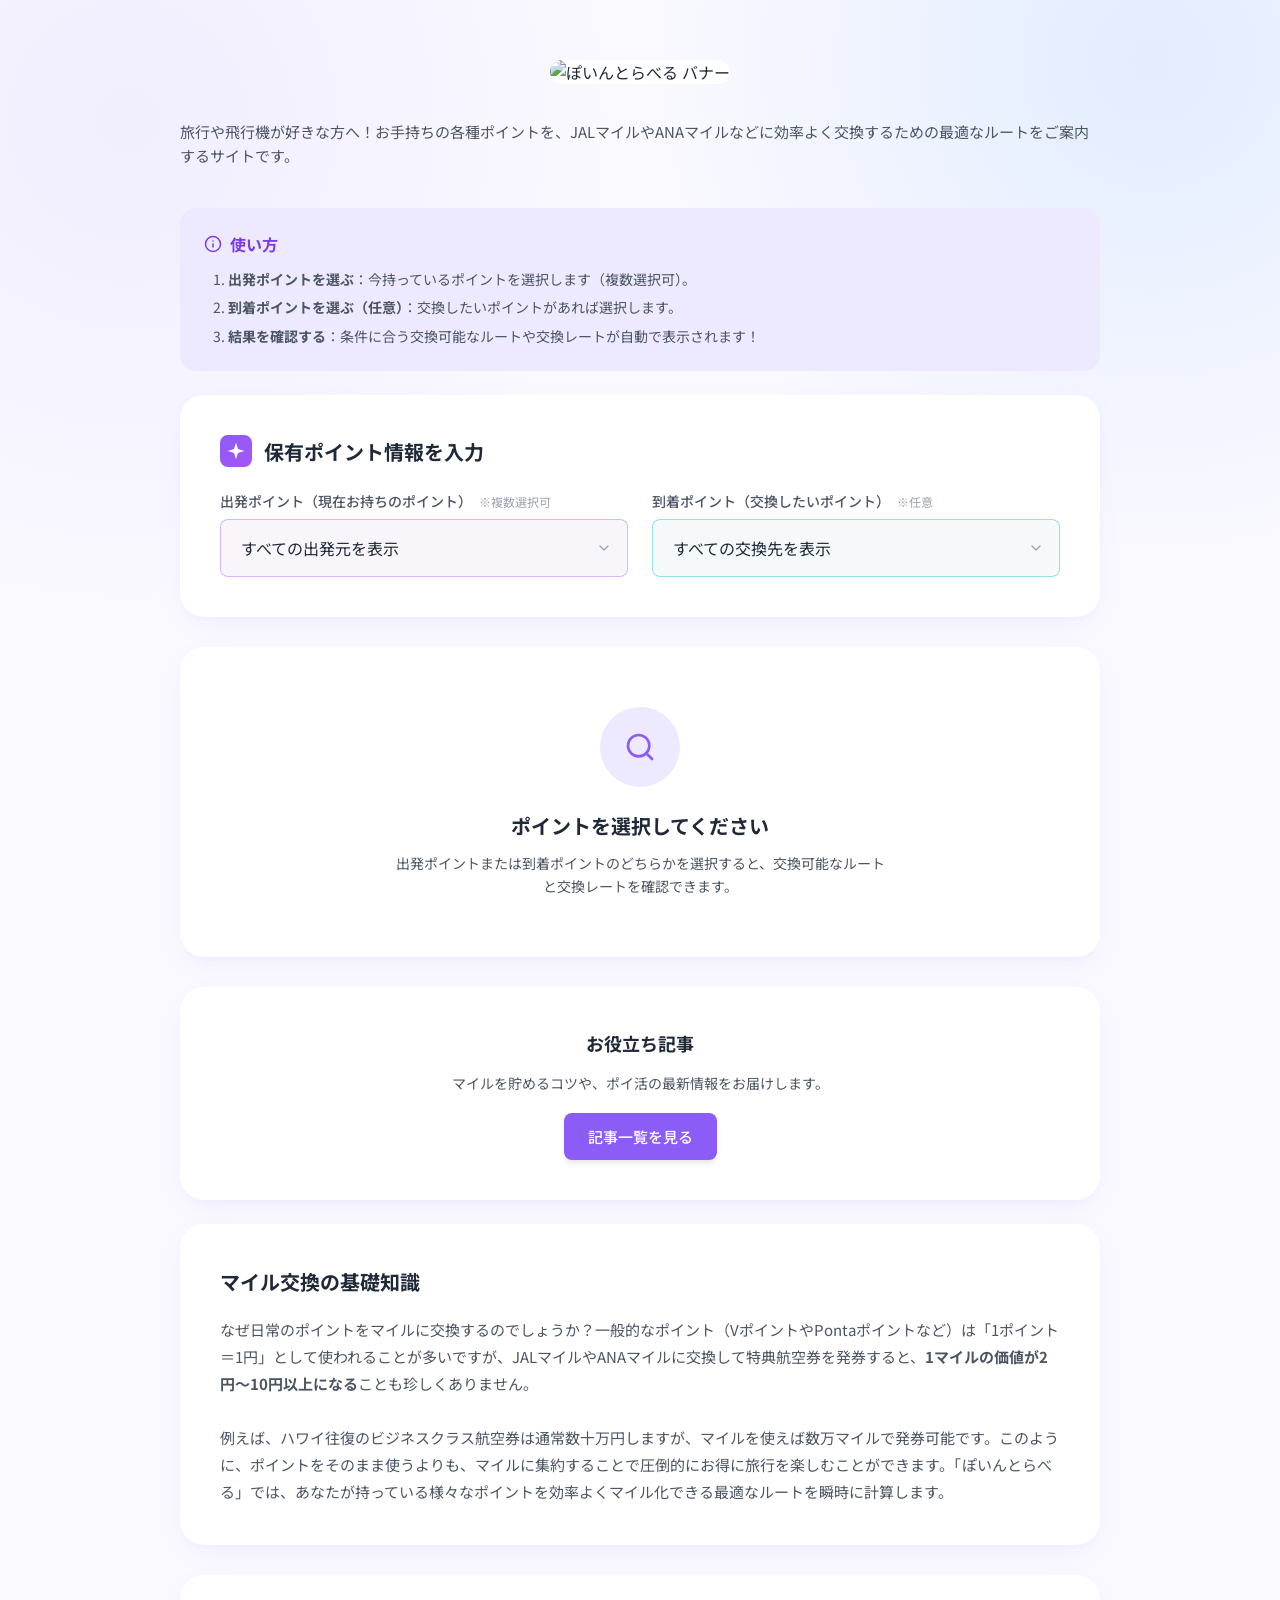
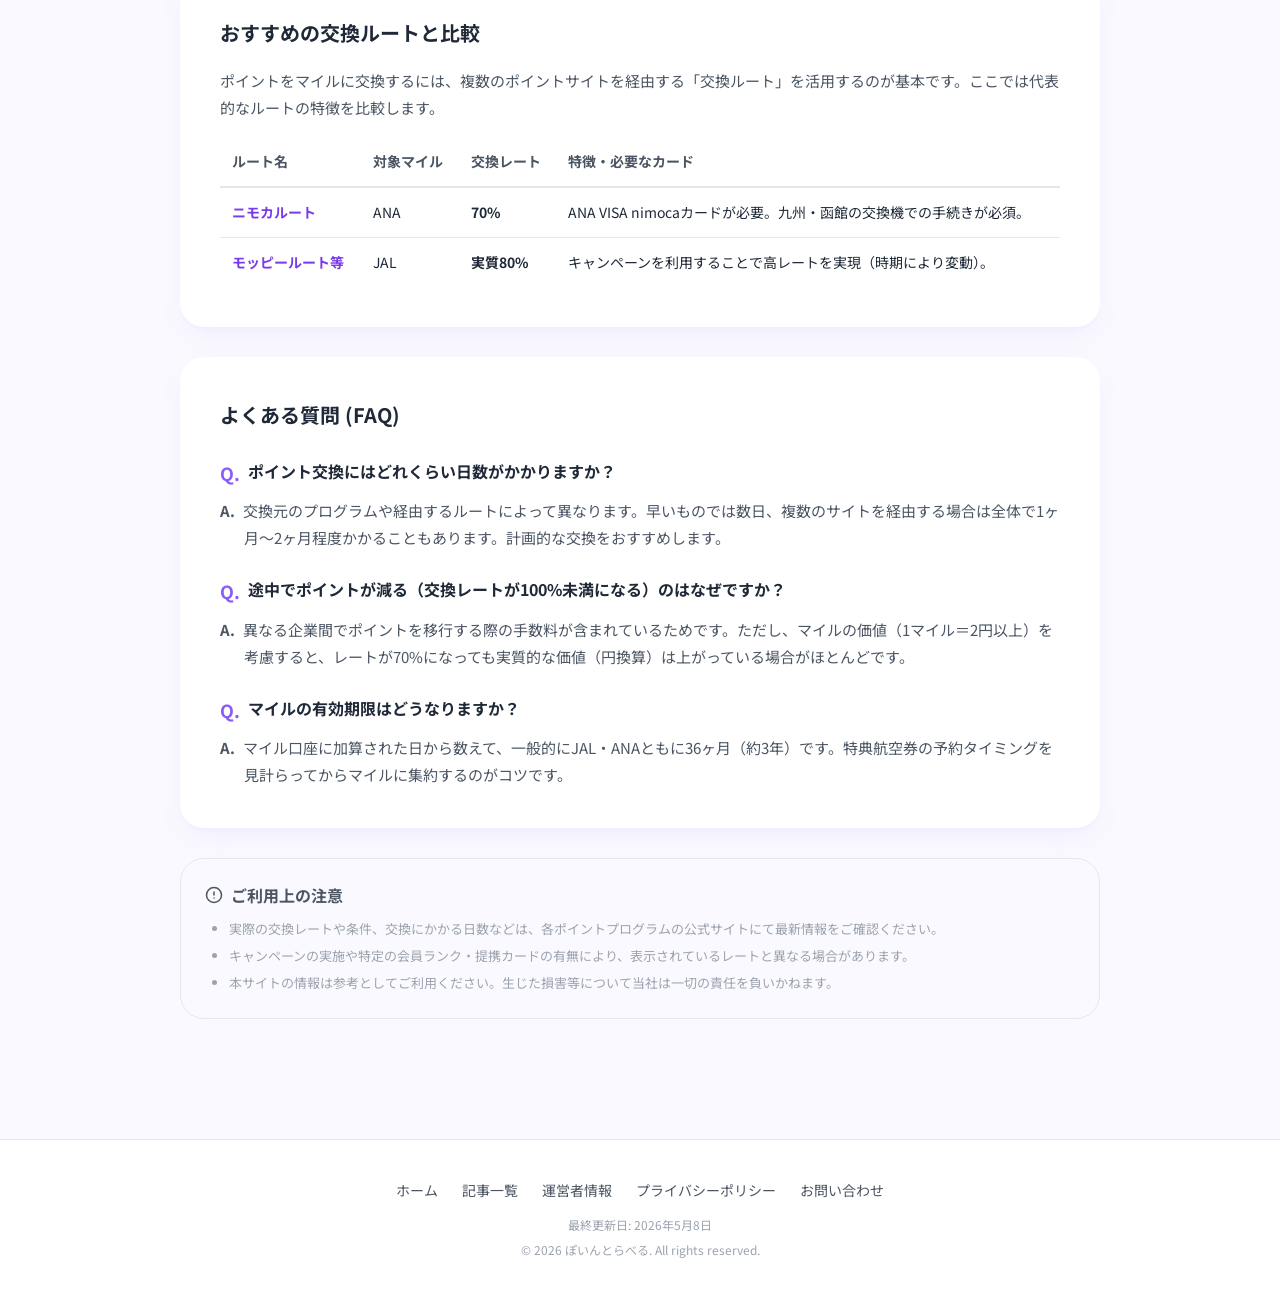
==== commit e62d3a9d: "Add new article on daily mile accumulation and update dates" ====
--- a/index.html
+++ b/index.html
@@ -248,7 +248,7 @@
             <a href="privacy.html" style="color: var(--text-secondary); text-decoration: none; font-size: 14px;">プライバシーポリシー</a>
             <a href="contact.html" style="color: var(--text-secondary); text-decoration: none; font-size: 14px;">お問い合わせ</a>
         </div>
-        <p style="color: var(--text-tertiary); font-size: 12px; margin-bottom: 8px;">最終更新日: 2026年5月3日</p>
+        <p style="color: var(--text-tertiary); font-size: 12px; margin-bottom: 8px;">最終更新日: 2026年5月8日</p>
         <p style="color: var(--text-tertiary); font-size: 12px;">&copy; 2026 ぽいんとらべる. All rights reserved.</p>
     </footer>
 
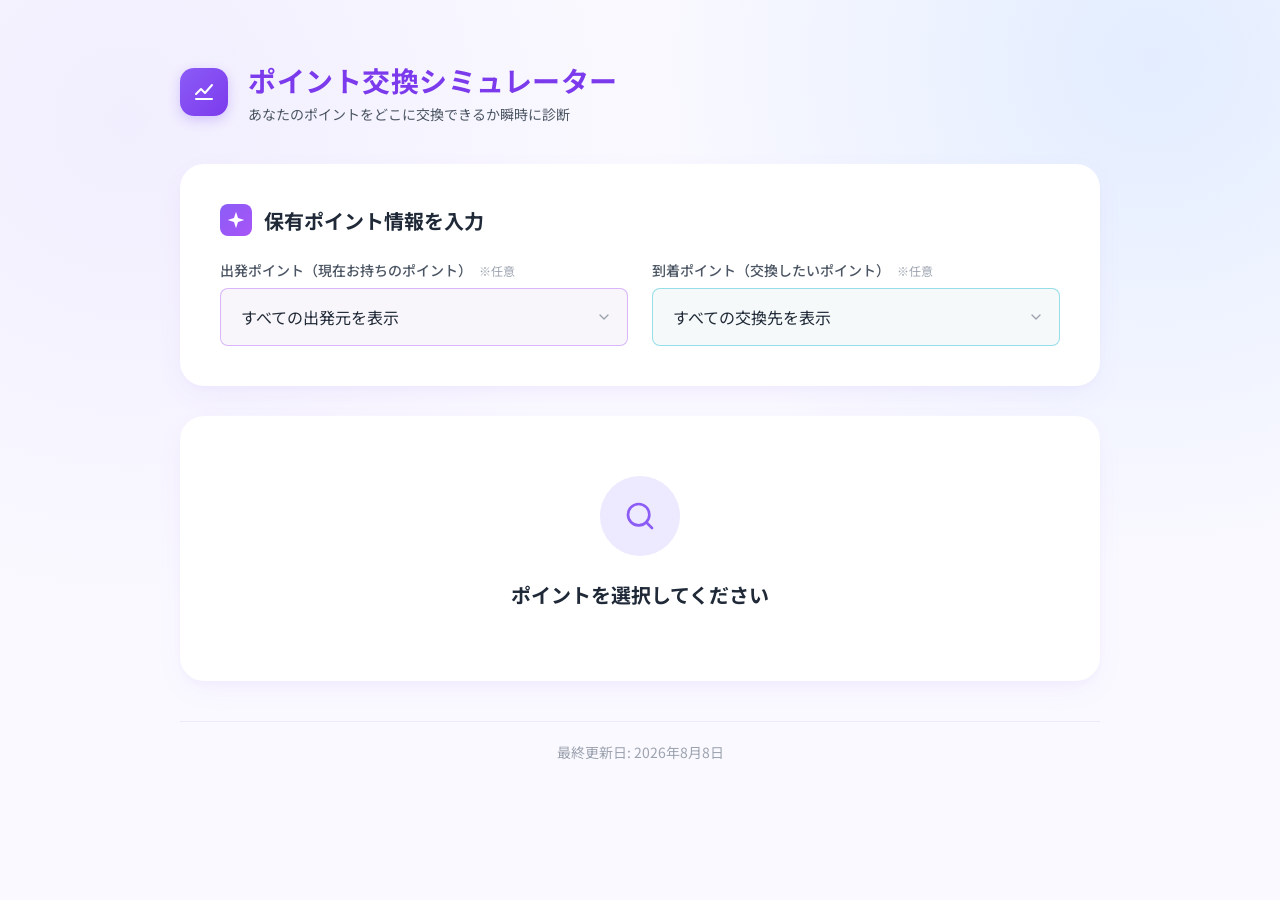
==== commit a5452aa6: "Add point exchange simulator and Okayama trip blog post" ====
--- a/index.html
+++ b/index.html
@@ -1,258 +1,103 @@
-<!DOCTYPE html>
-<html lang="ja">
-
-<head>
-    <meta charset="UTF-8">
-    <meta name="viewport" content="width=device-width, initial-scale=1.0">
-    <title>ぽいんとらべる</title>
-    <link rel="preconnect" href="https://fonts.googleapis.com">
-    <link rel="preconnect" href="https://fonts.gstatic.com" crossorigin>
-    <link href="https://fonts.googleapis.com/css2?family=Noto+Sans+JP:wght@400;500;700&display=swap" rel="stylesheet">
-    <link rel="stylesheet" href="styles.css">
-    <script async src="https://pagead2.googlesyndication.com/pagead/js/adsbygoogle.js?client=ca-pub-1429348571585676"
-        crossorigin="anonymous"></script>
-    <link rel="icon" href="Banner_Icon/Big_Pointravel_Icon.png" type="image/png">
-</head>
-
-<body>
-    <div class="background-effect"></div>
-    <div class="container">
-
-        <!-- Header Section -->
-                <header class="page-header" style="flex-direction: column; align-items: center; text-align: center;">
-            <img src="Banner_Icon/Banner_Pointravel.png" alt="ぽいんとらべる バナー" style="max-width: 100%; height: auto; border-radius: 16px; background-color: white;">
-            <div class="header-text" style="text-align: left; width: 100%;">
-                <p style="margin-top: 16px; font-size: 15px; color: var(--text-secondary); line-height: 1.6;">旅行や飛行機が好きな方へ！お手持ちの各種ポイントを、JALマイルやANAマイルなどに効率よく交換するための最適なルートをご案内するサイトです。</p>
-            </div>
-        </header>
-
-        <!-- How to Use Card -->
-        <div class="card how-to-use-card"
-            style="margin-bottom: 24px; padding: 24px; background-color: var(--primary-light); box-shadow: none; border-radius: 16px;">
-            <div class="card-header" style="margin-bottom: 12px; border: none; padding: 0;">
-                <h2
-                    style="font-size: 16px; color: var(--primary-color-dark); display: flex; align-items: center; gap: 8px;">
-                    <svg width="18" height="18" viewBox="0 0 24 24" fill="none" stroke="currentColor" stroke-width="2"
-                        stroke-linecap="round" stroke-linejoin="round">
-                        <circle cx="12" cy="12" r="10"></circle>
-                        <path d="M12 16v-4"></path>
-                        <path d="M12 8h.01"></path>
-                    </svg>
-                    使い方
-                </h2>
-            </div>
-            <ol style="font-size: 14px; color: var(--text-secondary); line-height: 1.6; padding-left: 24px; margin: 0;">
-                <li style="margin-bottom: 6px;"><strong>出発ポイントを選ぶ</strong>：今持っているポイントを選択します（複数選択可）。</li>
-                <li style="margin-bottom: 6px;"><strong>到着ポイントを選ぶ（任意）</strong>：交換したいポイントがあれば選択します。</li>
-                <li><strong>結果を確認する</strong>：条件に合う交換可能なルートや交換レートが自動で表示されます！</li>
-            </ol>
-        </div>
-
-        <!-- Input Card -->
-        <div class="card input-card">
-            <div class="card-header">
-                <div class="icon-square">
-                    <svg width="20" height="20" viewBox="0 0 24 24" fill="none">
-                        <path d="M12 2L14.4 9.6L22 12L14.4 14.4L12 22L9.6 14.4L2 12L9.6 9.6L12 2Z" fill="white" />
-                    </svg>
-                </div>
-                <h2>保有ポイント情報を入力</h2>
-            </div>
-
-            <div class="input-row">
-                <!-- Departure Input -->
-                <div class="input-group">
-                    <label>
-                        出発ポイント（現在お持ちのポイント）
-                        <span class="optional">※複数選択可</span>
-                    </label>
-                    <div id="departure-selects-container">
-                        <div class="select-wrapper departure-select">
-                            <select>
-                                <option value="">すべての出発元を表示</option>
-                            </select>
-                            <svg class="chevron" width="16" height="16" viewBox="0 0 24 24" fill="none"
-                                stroke="currentColor" stroke-width="2">
-                                <path d="M6 9L12 15L18 9" stroke-linecap="round" stroke-linejoin="round" />
-                            </svg>
-                        </div>
-                    </div>
-                </div>
-
-                <!-- Arrival Input -->
-                <div class="input-group">
-                    <label>
-                        到着ポイント（交換したいポイント）
-                        <span class="optional">※任意</span>
-                    </label>
-                    <div class="select-wrapper arrival-select">
-                        <select>
-                            <option value="">すべての交換先を表示</option>
-                        </select>
-                        <svg class="chevron" width="16" height="16" viewBox="0 0 24 24" fill="none"
-                            stroke="currentColor" stroke-width="2">
-                            <path d="M6 9L12 15L18 9" stroke-linecap="round" stroke-linejoin="round" />
-                        </svg>
-                    </div>
-                </div>
-            </div>
-        </div>
-
-        <!-- Empty State Card -->
-        <div class="card empty-state-card">
-            <div class="icon-circle-large">
-                <svg width="32" height="32" viewBox="0 0 24 24" fill="none" stroke="currentColor" stroke-width="2">
-                    <path
-                        d="M11 19C15.4183 19 19 15.4183 19 11C19 6.58172 15.4183 3 11 3C6.58172 3 3 6.58172 3 11C3 15.4183 6.58172 19 11 19Z"
-                        stroke-linecap="round" stroke-linejoin="round" />
-                    <path d="M21 21L16.65 16.65" stroke-linecap="round" stroke-linejoin="round" />
-                </svg>
-            </div>
-            <h3>ポイントを選択してください</h3>
-            <p>出発ポイントまたは到着ポイントのどちらかを選択すると、交換可能なルートと交換レートを確認できます。</p>
-        </div>
-
-        <!-- Results Card -->
-        <div class="card results-card" style="display: none;">
-            <div class="card-header">
-                <div class="icon-square" style="background: linear-gradient(135deg, var(--arrival-color), #3b82f6);">
-                    <svg width="20" height="20" viewBox="0 0 24 24" fill="none" stroke="currentColor" stroke-width="2">
-                        <path d="M5 12h14M12 5l7 7-7 7" stroke-linecap="round" stroke-linejoin="round" />
-                    </svg>
-                </div>
-                <h2>交換ルート一覧</h2>
-            </div>
-            <div class="results-container">
-                <!-- Results injected by JS -->
-            </div>
-        </div>
-
-        <!-- Ad Banner (Below Results) -->
-        <div class="ad-banner" id="ad-below-results" style="text-align: center; margin-bottom: 30px;">
-            <script language="javascript" src="//ad.jp.ap.valuecommerce.com/servlet/jsbanner?sid=3768154&pid=892599677"></script><noscript><a href="//ck.jp.ap.valuecommerce.com/servlet/referral?sid=3768154&pid=892599677" rel="nofollow"><img src="//ad.jp.ap.valuecommerce.com/servlet/gifbanner?sid=3768154&pid=892599677" border="0"></a></noscript>
-        </div>
-
-        <!-- Articles Section -->
-        <div class="card content-card" style="line-height: 1.8; text-align: center; margin-bottom: 24px;">
-            <h2 style="font-size: 18px; font-weight: 700; margin-bottom: 12px; color: var(--text-primary);">お役立ち記事</h2>
-            <p style="color: var(--text-secondary); font-size: 14px; margin-bottom: 16px;">マイルを貯めるコツや、ポイ活の最新情報をお届けします。</p>
-            <a href="articles.html" style="display: inline-block; padding: 10px 24px; background-color: var(--primary-color); color: white; border-radius: 8px; text-decoration: none; font-weight: 500; font-size: 15px; box-shadow: 0 4px 6px -1px rgba(0, 0, 0, 0.1);">記事一覧を見る</a>
-        </div>
-
-        <!-- Explanation Section -->
-        <div class="card content-card" style="line-height: 1.8;">
-            <h2 style="font-size: 20px; font-weight: 700; margin-bottom: 16px; color: var(--text-primary);">マイル交換の基礎知識</h2>
-            <p style="color: var(--text-secondary); font-size: 15px;">なぜ日常のポイントをマイルに交換するのでしょうか？一般的なポイント（VポイントやPontaポイントなど）は「1ポイント＝1円」として使われることが多いですが、JALマイルやANAマイルに交換して特典航空券を発券すると、<strong>1マイルの価値が2円〜10円以上になる</strong>ことも珍しくありません。<br><br>
-            例えば、ハワイ往復のビジネスクラス航空券は通常数十万円しますが、マイルを使えば数万マイルで発券可能です。このように、ポイントをそのまま使うよりも、マイルに集約することで圧倒的にお得に旅行を楽しむことができます。「ぽいんとらべる」では、あなたが持っている様々なポイントを効率よくマイル化できる最適なルートを瞬時に計算します。</p>
-        </div>
-
-        <!-- Ad Banner (Between Explanation and Comparison) -->
-        <div class="ad-banner" style="text-align: center; margin-bottom: 30px;">
-            <script language="javascript" src="//ad.jp.ap.valuecommerce.com/servlet/jsbanner?sid=3768154&pid=892605795"></script><noscript><a href="//ck.jp.ap.valuecommerce.com/servlet/referral?sid=3768154&pid=892605795" rel="nofollow"><img src="//ad.jp.ap.valuecommerce.com/servlet/gifbanner?sid=3768154&pid=892605795" border="0"></a></noscript>
-        </div>
-
-        <!-- Comparison Section -->
-        <div class="card content-card" style="line-height: 1.8;">
-            <h2 style="font-size: 20px; font-weight: 700; margin-bottom: 16px; color: var(--text-primary);">おすすめの交換ルートと比較</h2>
-            <p style="color: var(--text-secondary); font-size: 15px;">ポイントをマイルに交換するには、複数のポイントサイトを経由する「交換ルート」を活用するのが基本です。ここでは代表的なルートの特徴を比較します。</p>
-            <div class="table-responsive" style="overflow-x: auto; margin-top: 16px;">
-                <table style="width: 100%; border-collapse: collapse; text-align: left; font-size: 14px; min-width: 600px;">
-                    <thead>
-                        <tr style="border-bottom: 2px solid #e5e7eb;">
-                            <th style="padding: 12px; color: var(--text-secondary);">ルート名</th>
-                            <th style="padding: 12px; color: var(--text-secondary);">対象マイル</th>
-                            <th style="padding: 12px; color: var(--text-secondary);">交換レート</th>
-                            <th style="padding: 12px; color: var(--text-secondary);">特徴・必要なカード</th>
-                        </tr>
-                    </thead>
-                    <tbody>
-                        <tr style="border-bottom: 1px solid #e5e7eb;">
-                            <td style="padding: 12px; font-weight: bold; color: var(--primary-color-dark);">ニモカルート</td>
-                            <td style="padding: 12px;">ANA</td>
-                            <td style="padding: 12px; font-weight: bold;">70%</td>
-                            <td style="padding: 12px;">ANA VISA nimocaカードが必要。九州・函館の交換機での手続きが必須。</td>
-                        </tr>
-                        <tr>
-                            <td style="padding: 12px; font-weight: bold; color: var(--primary-color-dark);">モッピールート等</td>
-                            <td style="padding: 12px;">JAL</td>
-                            <td style="padding: 12px; font-weight: bold;">実質80%</td>
-                            <td style="padding: 12px;">キャンペーンを利用することで高レートを実現（時期により変動）。</td>
-                        </tr>
-                    </tbody>
-                </table>
-            </div>
-        </div>
-
-        <!-- Ad Banner (Between Comparison and FAQ) -->
-        <div class="ad-banner" style="text-align: center; margin-bottom: 30px;">
-            <script language="javascript" src="//ad.jp.ap.valuecommerce.com/servlet/jsbanner?sid=3768154&pid=892599677"></script><noscript><a href="//ck.jp.ap.valuecommerce.com/servlet/referral?sid=3768154&pid=892599677" rel="nofollow"><img src="//ad.jp.ap.valuecommerce.com/servlet/gifbanner?sid=3768154&pid=892599677" border="0"></a></noscript>
-        </div>
-
-        <!-- FAQ Section -->
-        <div class="card content-card" style="line-height: 1.8;">
-            <h2 style="font-size: 20px; font-weight: 700; margin-bottom: 24px; color: var(--text-primary);">よくある質問 (FAQ)</h2>
-            <div style="margin-top: 16px;">
-                <h4 style="margin-bottom: 8px; color: var(--text-primary); font-size: 16px; display: flex; align-items: flex-start; gap: 8px;">
-                    <span style="color: var(--primary-color); font-size: 18px;">Q.</span> ポイント交換にはどれくらい日数がかかりますか？
-                </h4>
-                <p style="font-size: 15px; color: var(--text-secondary); margin-bottom: 24px; margin-left: 24px;">
-                    <span style="font-weight: bold; color: var(--text-secondary); margin-left: -24px; margin-right: 8px;">A.</span>交換元のプログラムや経由するルートによって異なります。早いものでは数日、複数のサイトを経由する場合は全体で1ヶ月〜2ヶ月程度かかることもあります。計画的な交換をおすすめします。
-                </p>
-
-                <h4 style="margin-bottom: 8px; color: var(--text-primary); font-size: 16px; display: flex; align-items: flex-start; gap: 8px;">
-                    <span style="color: var(--primary-color); font-size: 18px;">Q.</span> 途中でポイントが減る（交換レートが100%未満になる）のはなぜですか？
-                </h4>
-                <p style="font-size: 15px; color: var(--text-secondary); margin-bottom: 24px; margin-left: 24px;">
-                    <span style="font-weight: bold; color: var(--text-secondary); margin-left: -24px; margin-right: 8px;">A.</span>異なる企業間でポイントを移行する際の手数料が含まれているためです。ただし、マイルの価値（1マイル＝2円以上）を考慮すると、レートが70%になっても実質的な価値（円換算）は上がっている場合がほとんどです。
-                </p>
-
-                <h4 style="margin-bottom: 8px; color: var(--text-primary); font-size: 16px; display: flex; align-items: flex-start; gap: 8px;">
-                    <span style="color: var(--primary-color); font-size: 18px;">Q.</span> マイルの有効期限はどうなりますか？
-                </h4>
-                <p style="font-size: 15px; color: var(--text-secondary); margin-left: 24px;">
-                    <span style="font-weight: bold; color: var(--text-secondary); margin-left: -24px; margin-right: 8px;">A.</span>マイル口座に加算された日から数えて、一般的にJAL・ANAともに36ヶ月（約3年）です。特典航空券の予約タイミングを見計らってからマイルに集約するのがコツです。
-                </p>
-            </div>
-        </div>
-
-        <!-- Notes Section -->
-        <div class="card notes-card"
-            style="margin-bottom: 20px; background-color: transparent; box-shadow: none; border: 1px solid #e5e7eb; padding: 24px;">
-            <div class="card-header" style="margin-bottom: 12px; border: none; padding: 0;">
-                <h2
-                    style="font-size: 16px; color: var(--text-secondary); display: flex; align-items: center; gap: 8px;">
-                    <svg width="18" height="18" viewBox="0 0 24 24" fill="none" stroke="currentColor" stroke-width="2"
-                        stroke-linecap="round" stroke-linejoin="round">
-                        <circle cx="12" cy="12" r="10"></circle>
-                        <line x1="12" y1="8" x2="12" y2="12"></line>
-                        <line x1="12" y1="16" x2="12.01" y2="16"></line>
-                    </svg>
-                    ご利用上の注意
-                </h2>
-            </div>
-            <ul style="font-size: 13px; color: var(--text-tertiary); line-height: 1.6; padding-left: 24px; margin: 0;">
-                <li style="margin-bottom: 6px;">実際の交換レートや条件、交換にかかる日数などは、各ポイントプログラムの公式サイトにて最新情報をご確認ください。</li>
-                <li style="margin-bottom: 6px;">キャンペーンの実施や特定の会員ランク・提携カードの有無により、表示されているレートと異なる場合があります。</li>
-                <li>本サイトの情報は参考としてご利用ください。生じた損害等について当社は一切の責任を負いかねます。</li>
-            </ul>
-        </div>
-
-    </div>
-
-    <!-- Site Footer -->
-    <footer style="text-align: center; padding: 40px 20px; background-color: var(--bg-card); border-top: 1px solid #e5e7eb; margin-top: 40px;">
-        <div style="display: flex; justify-content: center; gap: 24px; margin-bottom: 16px; flex-wrap: wrap;">
-            <a href="index.html" style="color: var(--text-secondary); text-decoration: none; font-size: 14px;">ホーム</a>
-            <a href="articles.html" style="color: var(--text-secondary); text-decoration: none; font-size: 14px;">記事一覧</a>
-            <a href="profile.html" style="color: var(--text-secondary); text-decoration: none; font-size: 14px;">運営者情報</a>
-            <a href="privacy.html" style="color: var(--text-secondary); text-decoration: none; font-size: 14px;">プライバシーポリシー</a>
-            <a href="contact.html" style="color: var(--text-secondary); text-decoration: none; font-size: 14px;">お問い合わせ</a>
-        </div>
-        <p style="color: var(--text-tertiary); font-size: 12px; margin-bottom: 8px;">最終更新日: 2026年5月8日</p>
-        <p style="color: var(--text-tertiary); font-size: 12px;">&copy; 2026 ぽいんとらべる. All rights reserved.</p>
-    </footer>
-
-    <script src="script.js"></script>
-</body>
-
-</html>+<!DOCTYPE html>
+<html lang="ja">
+<head>
+    <meta charset="UTF-8">
+    <meta name="viewport" content="width=device-width, initial-scale=1.0">
+    <title>ポイント交換シミュレーター</title>
+    <link rel="preconnect" href="https://fonts.googleapis.com">
+    <link rel="preconnect" href="https://fonts.gstatic.com" crossorigin>
+    <link href="https://fonts.googleapis.com/css2?family=Noto+Sans+JP:wght@400;500;700&display=swap" rel="stylesheet">
+    <link rel="stylesheet" href="styles.css">
+</head>
+<body>
+    <div class="background-effect"></div>
+    <div class="container">
+        
+        <!-- Header Section -->
+        <header class="page-header">
+            <div class="header-icon">
+                <svg width="24" height="24" viewBox="0 0 24 24" fill="none" class="chart-icon">
+                    <path d="M4 19L20 19" stroke="white" stroke-width="2" stroke-linecap="round"/>
+                    <path d="M4 14L9 9L13 13L20 5" stroke="white" stroke-width="2" stroke-linecap="round" stroke-linejoin="round"/>
+                </svg>
+            </div>
+            <div class="header-text">
+                <h1>ポイント交換シミュレーター</h1>
+                <p>あなたのポイントをどこに交換できるか瞬時に診断</p>
+            </div>
+        </header>
+
+        <!-- Input Card -->
+        <div class="card input-card">
+            <div class="card-header">
+                <div class="icon-square">
+                    <svg width="20" height="20" viewBox="0 0 24 24" fill="none">
+                        <path d="M12 2L14.4 9.6L22 12L14.4 14.4L12 22L9.6 14.4L2 12L9.6 9.6L12 2Z" fill="white"/>
+                    </svg>
+                </div>
+                <h2>保有ポイント情報を入力</h2>
+            </div>
+            
+            <div class="input-row">
+                <!-- Departure Input -->
+                <div class="input-group">
+                    <label>
+                        出発ポイント（現在お持ちのポイント）
+                        <span class="optional">※任意</span>
+                    </label>
+                    <div class="select-wrapper departure-select">
+                        <select>
+                            <option value="">すべての出発元を表示</option>
+                            <option value="tpoint">Tポイント</option>
+                            <option value="dpoint">dポイント</option>
+                            <option value="ponta">Pontaポイント</option>
+                            <option value="rakuten">楽天ポイント</option>
+                        </select>
+                        <svg class="chevron" width="16" height="16" viewBox="0 0 24 24" fill="none" stroke="currentColor" stroke-width="2">
+                            <path d="M6 9L12 15L18 9" stroke-linecap="round" stroke-linejoin="round"/>
+                        </svg>
+                    </div>
+                </div>
+
+                <!-- Arrival Input -->
+                <div class="input-group">
+                    <label>
+                        到着ポイント（交換したいポイント）
+                        <span class="optional">※任意</span>
+                    </label>
+                    <div class="select-wrapper arrival-select">
+                        <select>
+                            <option value="">すべての交換先を表示</option>
+                            <option value="ana">ANAマイル</option>
+                            <option value="jal">JALマイル</option>
+                            <option value="amazon">Amazonギフト券</option>
+                            <option value="nanaco">nanacoポイント</option>
+                        </select>
+                        <svg class="chevron" width="16" height="16" viewBox="0 0 24 24" fill="none" stroke="currentColor" stroke-width="2">
+                            <path d="M6 9L12 15L18 9" stroke-linecap="round" stroke-linejoin="round"/>
+                        </svg>
+                    </div>
+                </div>
+            </div>
+        </div>
+
+        <!-- Empty State Card -->
+        <div class="card empty-state-card">
+            <div class="icon-circle-large">
+                <svg width="32" height="32" viewBox="0 0 24 24" fill="none" stroke="currentColor" stroke-width="2">
+                    <path d="M11 19C15.4183 19 19 15.4183 19 11C19 6.58172 15.4183 3 11 3C6.58172 3 3 6.58172 3 11C3 15.4183 6.58172 19 11 19Z" stroke-linecap="round" stroke-linejoin="round"/>
+                    <path d="M21 21L16.65 16.65" stroke-linecap="round" stroke-linejoin="round"/>
+                </svg>
+            </div>
+            <h3>ポイントを選択してください</h3>
+        </div>
+
+        <!-- Footer -->
+        <footer class="site-footer">
+            <p>最終更新日: 2026年8月8日</p>
+        </footer>
+
+    </div>
+    <script src="script.js"></script>
+</body>
+</html>
--- a/styles.css
+++ b/styles.css
@@ -207,14 +207,6 @@
 }
 
 /* Contextual Borders for Selects */
-.departure-select {
-    margin-bottom: 12px;
-}
-
-.departure-select:last-child {
-    margin-bottom: 0;
-}
-
 .departure-select select {
     border-color: rgba(168, 85, 247, 0.4);
     background-color: rgba(168, 85, 247, 0.02);
@@ -290,123 +282,12 @@
     }
 }
 
-/* Results Card */
-.results-card {
-    display: none;
-    animation: slideUpFade 0.4s cubic-bezier(0.16, 1, 0.3, 1) both;
-}
-
-.results-card h2 {
-    font-size: 20px;
-    font-weight: 700;
-    margin-bottom: 24px;
-}
-
-.results-container {
-    display: grid;
-    gap: 16px;
-}
-
-.route-card {
-    background: #fdfcff;
-    border: 1px solid #e5e7eb;
-    border-radius: 16px;
-    padding: 24px;
-    transition: all 0.2s ease;
-}
-
-.route-card:hover {
-    border-color: rgba(139, 92, 246, 0.3);
-    background: white;
-    box-shadow: 0 4px 12px rgba(0, 0, 0, 0.03);
-}
-
-.route-header {
-    display: flex;
-    align-items: center;
-    gap: 12px;
-    margin-bottom: 16px;
-    font-weight: 700;
-    font-size: 18px;
-    color: var(--primary-color-dark);
-}
-
-.route-arrow {
+/* Footer */
+.site-footer {
+    text-align: center;
+    margin-top: 40px;
+    padding-top: 20px;
+    border-top: 1px solid var(--primary-light);
     color: var(--text-tertiary);
-}
-
-.route-point {
-    padding: 6px 12px;
-    border-radius: 8px;
-    background: var(--primary-light);
-    color: var(--primary-color-dark);
-}
-
-.route-details {
-    display: grid;
-    gap: 12px;
-}
-
-.route-detail-item {
-    display: flex;
-    font-size: 14px;
-    line-height: 1.5;
-}
-
-.route-detail-item .label {
-    color: var(--text-secondary);
-    font-weight: 500;
-    width: 100px;
-    flex-shrink: 0;
-}
-
-.route-detail-item .value {
-    color: var(--text-primary);
-}
-
-.route-detail-item.notes {
-    margin-top: 8px;
-    padding-top: 12px;
-    border-top: 1px dashed #e5e7eb;
-}
-
-.no-results {
-    padding: 24px;
-    text-align: center;
-    color: var(--text-secondary);
-    background: #f9fafb;
-    border-radius: 12px;
-}
-
-/* Affiliate Ad Placeholder */
-.ad-placeholder {
-    width: 100%;
-    background-color: #f3f4f6;
-    border: 2px dashed #d1d5db;
-    border-radius: 16px;
-    padding: 30px 20px;
-    display: flex;
-    flex-direction: column;
-    align-items: center;
-    justify-content: center;
-    margin-bottom: 30px;
-    color: var(--text-tertiary);
-    text-align: center;
-    transition: all 0.2s ease;
-}
-
-.ad-placeholder:hover {
-    background-color: #f9fafb;
-    border-color: var(--primary-color);
-    color: var(--primary-color-dark);
-}
-
-.ad-placeholder p {
-    font-size: 14px;
-    font-weight: 700;
-    margin-bottom: 8px;
-}
-
-.ad-placeholder span {
-    font-size: 12px;
+    font-size: 14px;
 }
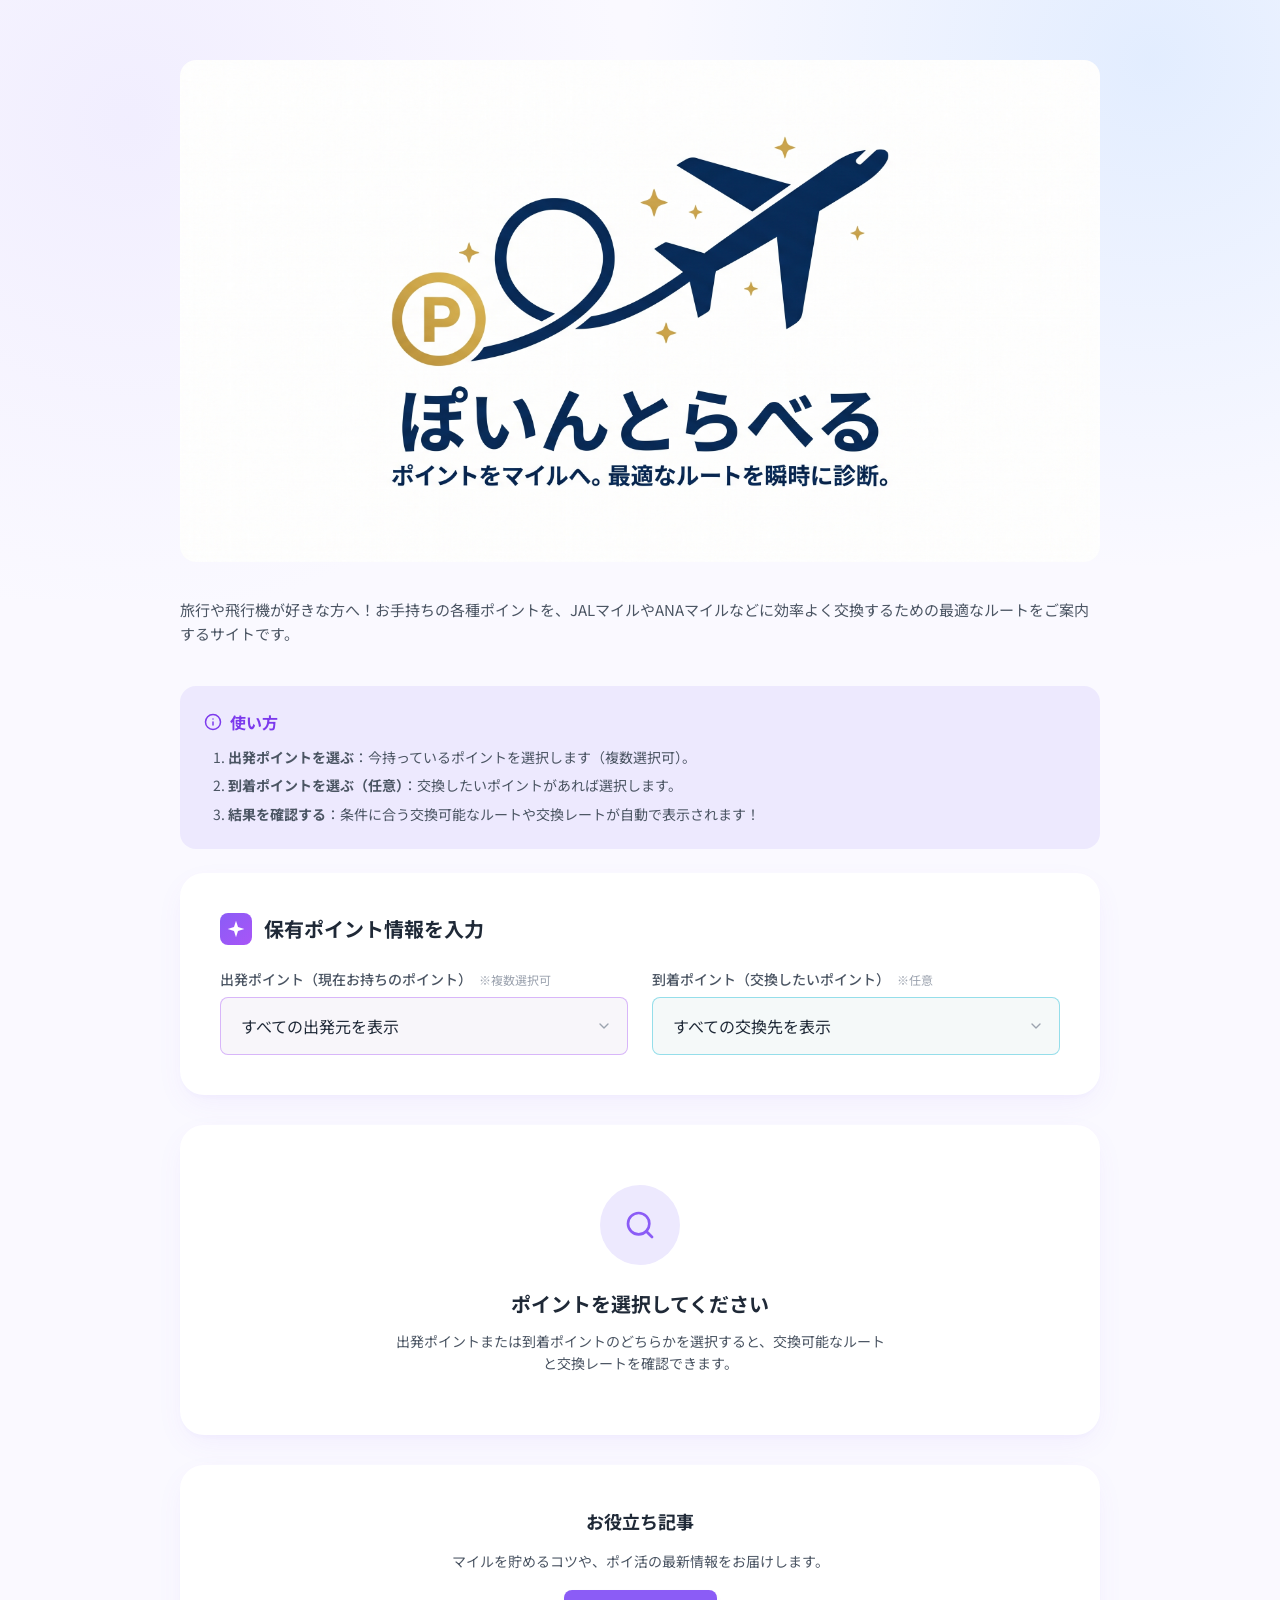
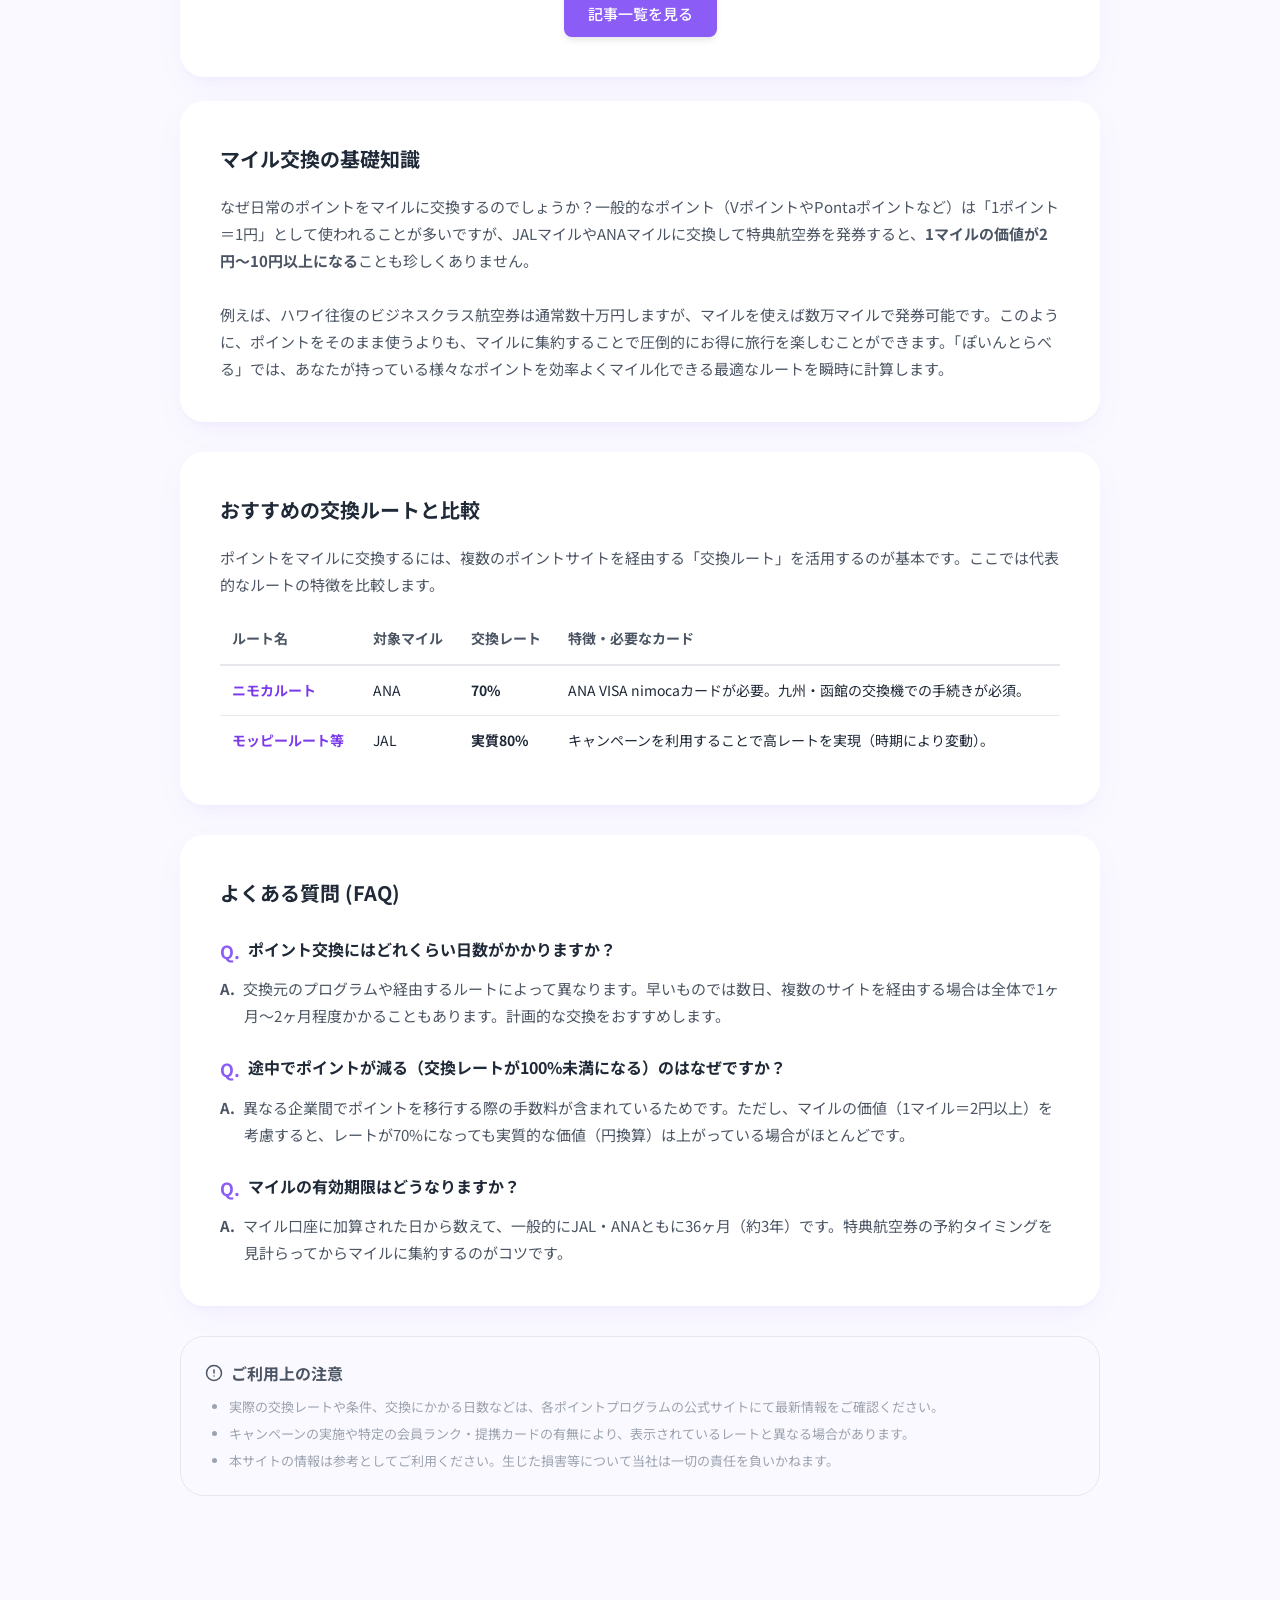
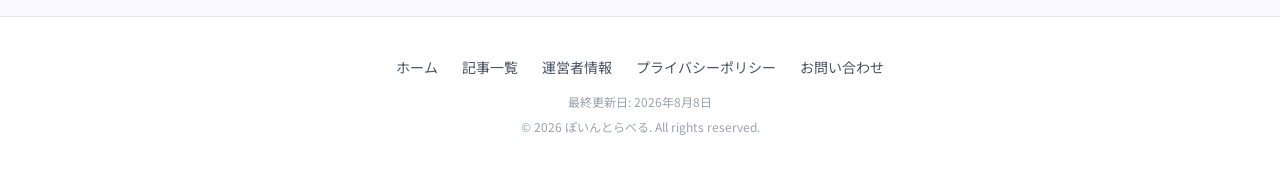
==== commit 7249368e: "Merge remote, add Okayama blog post, and update last updated date" ====
--- a/index.html
+++ b/index.html
@@ -1,103 +1,258 @@
-<!DOCTYPE html>
-<html lang="ja">
-<head>
-    <meta charset="UTF-8">
-    <meta name="viewport" content="width=device-width, initial-scale=1.0">
-    <title>ポイント交換シミュレーター</title>
-    <link rel="preconnect" href="https://fonts.googleapis.com">
-    <link rel="preconnect" href="https://fonts.gstatic.com" crossorigin>
-    <link href="https://fonts.googleapis.com/css2?family=Noto+Sans+JP:wght@400;500;700&display=swap" rel="stylesheet">
-    <link rel="stylesheet" href="styles.css">
-</head>
-<body>
-    <div class="background-effect"></div>
-    <div class="container">
-        
-        <!-- Header Section -->
-        <header class="page-header">
-            <div class="header-icon">
-                <svg width="24" height="24" viewBox="0 0 24 24" fill="none" class="chart-icon">
-                    <path d="M4 19L20 19" stroke="white" stroke-width="2" stroke-linecap="round"/>
-                    <path d="M4 14L9 9L13 13L20 5" stroke="white" stroke-width="2" stroke-linecap="round" stroke-linejoin="round"/>
-                </svg>
-            </div>
-            <div class="header-text">
-                <h1>ポイント交換シミュレーター</h1>
-                <p>あなたのポイントをどこに交換できるか瞬時に診断</p>
-            </div>
-        </header>
-
-        <!-- Input Card -->
-        <div class="card input-card">
-            <div class="card-header">
-                <div class="icon-square">
-                    <svg width="20" height="20" viewBox="0 0 24 24" fill="none">
-                        <path d="M12 2L14.4 9.6L22 12L14.4 14.4L12 22L9.6 14.4L2 12L9.6 9.6L12 2Z" fill="white"/>
-                    </svg>
-                </div>
-                <h2>保有ポイント情報を入力</h2>
-            </div>
-            
-            <div class="input-row">
-                <!-- Departure Input -->
-                <div class="input-group">
-                    <label>
-                        出発ポイント（現在お持ちのポイント）
-                        <span class="optional">※任意</span>
-                    </label>
-                    <div class="select-wrapper departure-select">
-                        <select>
-                            <option value="">すべての出発元を表示</option>
-                            <option value="tpoint">Tポイント</option>
-                            <option value="dpoint">dポイント</option>
-                            <option value="ponta">Pontaポイント</option>
-                            <option value="rakuten">楽天ポイント</option>
-                        </select>
-                        <svg class="chevron" width="16" height="16" viewBox="0 0 24 24" fill="none" stroke="currentColor" stroke-width="2">
-                            <path d="M6 9L12 15L18 9" stroke-linecap="round" stroke-linejoin="round"/>
-                        </svg>
-                    </div>
-                </div>
-
-                <!-- Arrival Input -->
-                <div class="input-group">
-                    <label>
-                        到着ポイント（交換したいポイント）
-                        <span class="optional">※任意</span>
-                    </label>
-                    <div class="select-wrapper arrival-select">
-                        <select>
-                            <option value="">すべての交換先を表示</option>
-                            <option value="ana">ANAマイル</option>
-                            <option value="jal">JALマイル</option>
-                            <option value="amazon">Amazonギフト券</option>
-                            <option value="nanaco">nanacoポイント</option>
-                        </select>
-                        <svg class="chevron" width="16" height="16" viewBox="0 0 24 24" fill="none" stroke="currentColor" stroke-width="2">
-                            <path d="M6 9L12 15L18 9" stroke-linecap="round" stroke-linejoin="round"/>
-                        </svg>
-                    </div>
-                </div>
-            </div>
-        </div>
-
-        <!-- Empty State Card -->
-        <div class="card empty-state-card">
-            <div class="icon-circle-large">
-                <svg width="32" height="32" viewBox="0 0 24 24" fill="none" stroke="currentColor" stroke-width="2">
-                    <path d="M11 19C15.4183 19 19 15.4183 19 11C19 6.58172 15.4183 3 11 3C6.58172 3 3 6.58172 3 11C3 15.4183 6.58172 19 11 19Z" stroke-linecap="round" stroke-linejoin="round"/>
-                    <path d="M21 21L16.65 16.65" stroke-linecap="round" stroke-linejoin="round"/>
-                </svg>
-            </div>
-            <h3>ポイントを選択してください</h3>
-        </div>
-
-        <!-- Footer -->
-        <footer class="site-footer">
-            <p>最終更新日: 2026年8月8日</p>
-        </footer>
-
-    </div>
-    <script src="script.js"></script>
-</body>
-</html>
+<!DOCTYPE html>
+<html lang="ja">
+
+<head>
+    <meta charset="UTF-8">
+    <meta name="viewport" content="width=device-width, initial-scale=1.0">
+    <title>ぽいんとらべる</title>
+    <link rel="preconnect" href="https://fonts.googleapis.com">
+    <link rel="preconnect" href="https://fonts.gstatic.com" crossorigin>
+    <link href="https://fonts.googleapis.com/css2?family=Noto+Sans+JP:wght@400;500;700&display=swap" rel="stylesheet">
+    <link rel="stylesheet" href="styles.css">
+    <script async src="https://pagead2.googlesyndication.com/pagead/js/adsbygoogle.js?client=ca-pub-1429348571585676"
+        crossorigin="anonymous"></script>
+    <link rel="icon" href="Banner_Icon/Big_Pointravel_Icon.png" type="image/png">
+</head>
+
+<body>
+    <div class="background-effect"></div>
+    <div class="container">
+
+        <!-- Header Section -->
+                <header class="page-header" style="flex-direction: column; align-items: center; text-align: center;">
+            <img src="Banner_Icon/Banner_Pointravel.png" alt="ぽいんとらべる バナー" style="max-width: 100%; height: auto; border-radius: 16px; background-color: white;">
+            <div class="header-text" style="text-align: left; width: 100%;">
+                <p style="margin-top: 16px; font-size: 15px; color: var(--text-secondary); line-height: 1.6;">旅行や飛行機が好きな方へ！お手持ちの各種ポイントを、JALマイルやANAマイルなどに効率よく交換するための最適なルートをご案内するサイトです。</p>
+            </div>
+        </header>
+
+        <!-- How to Use Card -->
+        <div class="card how-to-use-card"
+            style="margin-bottom: 24px; padding: 24px; background-color: var(--primary-light); box-shadow: none; border-radius: 16px;">
+            <div class="card-header" style="margin-bottom: 12px; border: none; padding: 0;">
+                <h2
+                    style="font-size: 16px; color: var(--primary-color-dark); display: flex; align-items: center; gap: 8px;">
+                    <svg width="18" height="18" viewBox="0 0 24 24" fill="none" stroke="currentColor" stroke-width="2"
+                        stroke-linecap="round" stroke-linejoin="round">
+                        <circle cx="12" cy="12" r="10"></circle>
+                        <path d="M12 16v-4"></path>
+                        <path d="M12 8h.01"></path>
+                    </svg>
+                    使い方
+                </h2>
+            </div>
+            <ol style="font-size: 14px; color: var(--text-secondary); line-height: 1.6; padding-left: 24px; margin: 0;">
+                <li style="margin-bottom: 6px;"><strong>出発ポイントを選ぶ</strong>：今持っているポイントを選択します（複数選択可）。</li>
+                <li style="margin-bottom: 6px;"><strong>到着ポイントを選ぶ（任意）</strong>：交換したいポイントがあれば選択します。</li>
+                <li><strong>結果を確認する</strong>：条件に合う交換可能なルートや交換レートが自動で表示されます！</li>
+            </ol>
+        </div>
+
+        <!-- Input Card -->
+        <div class="card input-card">
+            <div class="card-header">
+                <div class="icon-square">
+                    <svg width="20" height="20" viewBox="0 0 24 24" fill="none">
+                        <path d="M12 2L14.4 9.6L22 12L14.4 14.4L12 22L9.6 14.4L2 12L9.6 9.6L12 2Z" fill="white" />
+                    </svg>
+                </div>
+                <h2>保有ポイント情報を入力</h2>
+            </div>
+
+            <div class="input-row">
+                <!-- Departure Input -->
+                <div class="input-group">
+                    <label>
+                        出発ポイント（現在お持ちのポイント）
+                        <span class="optional">※複数選択可</span>
+                    </label>
+                    <div id="departure-selects-container">
+                        <div class="select-wrapper departure-select">
+                            <select>
+                                <option value="">すべての出発元を表示</option>
+                            </select>
+                            <svg class="chevron" width="16" height="16" viewBox="0 0 24 24" fill="none"
+                                stroke="currentColor" stroke-width="2">
+                                <path d="M6 9L12 15L18 9" stroke-linecap="round" stroke-linejoin="round" />
+                            </svg>
+                        </div>
+                    </div>
+                </div>
+
+                <!-- Arrival Input -->
+                <div class="input-group">
+                    <label>
+                        到着ポイント（交換したいポイント）
+                        <span class="optional">※任意</span>
+                    </label>
+                    <div class="select-wrapper arrival-select">
+                        <select>
+                            <option value="">すべての交換先を表示</option>
+                        </select>
+                        <svg class="chevron" width="16" height="16" viewBox="0 0 24 24" fill="none"
+                            stroke="currentColor" stroke-width="2">
+                            <path d="M6 9L12 15L18 9" stroke-linecap="round" stroke-linejoin="round" />
+                        </svg>
+                    </div>
+                </div>
+            </div>
+        </div>
+
+        <!-- Empty State Card -->
+        <div class="card empty-state-card">
+            <div class="icon-circle-large">
+                <svg width="32" height="32" viewBox="0 0 24 24" fill="none" stroke="currentColor" stroke-width="2">
+                    <path
+                        d="M11 19C15.4183 19 19 15.4183 19 11C19 6.58172 15.4183 3 11 3C6.58172 3 3 6.58172 3 11C3 15.4183 6.58172 19 11 19Z"
+                        stroke-linecap="round" stroke-linejoin="round" />
+                    <path d="M21 21L16.65 16.65" stroke-linecap="round" stroke-linejoin="round" />
+                </svg>
+            </div>
+            <h3>ポイントを選択してください</h3>
+            <p>出発ポイントまたは到着ポイントのどちらかを選択すると、交換可能なルートと交換レートを確認できます。</p>
+        </div>
+
+        <!-- Results Card -->
+        <div class="card results-card" style="display: none;">
+            <div class="card-header">
+                <div class="icon-square" style="background: linear-gradient(135deg, var(--arrival-color), #3b82f6);">
+                    <svg width="20" height="20" viewBox="0 0 24 24" fill="none" stroke="currentColor" stroke-width="2">
+                        <path d="M5 12h14M12 5l7 7-7 7" stroke-linecap="round" stroke-linejoin="round" />
+                    </svg>
+                </div>
+                <h2>交換ルート一覧</h2>
+            </div>
+            <div class="results-container">
+                <!-- Results injected by JS -->
+            </div>
+        </div>
+
+        <!-- Ad Banner (Below Results) -->
+        <div class="ad-banner" id="ad-below-results" style="text-align: center; margin-bottom: 30px;">
+            <script language="javascript" src="//ad.jp.ap.valuecommerce.com/servlet/jsbanner?sid=3768154&pid=892599677"></script><noscript><a href="//ck.jp.ap.valuecommerce.com/servlet/referral?sid=3768154&pid=892599677" rel="nofollow"><img src="//ad.jp.ap.valuecommerce.com/servlet/gifbanner?sid=3768154&pid=892599677" border="0"></a></noscript>
+        </div>
+
+        <!-- Articles Section -->
+        <div class="card content-card" style="line-height: 1.8; text-align: center; margin-bottom: 24px;">
+            <h2 style="font-size: 18px; font-weight: 700; margin-bottom: 12px; color: var(--text-primary);">お役立ち記事</h2>
+            <p style="color: var(--text-secondary); font-size: 14px; margin-bottom: 16px;">マイルを貯めるコツや、ポイ活の最新情報をお届けします。</p>
+            <a href="articles.html" style="display: inline-block; padding: 10px 24px; background-color: var(--primary-color); color: white; border-radius: 8px; text-decoration: none; font-weight: 500; font-size: 15px; box-shadow: 0 4px 6px -1px rgba(0, 0, 0, 0.1);">記事一覧を見る</a>
+        </div>
+
+        <!-- Explanation Section -->
+        <div class="card content-card" style="line-height: 1.8;">
+            <h2 style="font-size: 20px; font-weight: 700; margin-bottom: 16px; color: var(--text-primary);">マイル交換の基礎知識</h2>
+            <p style="color: var(--text-secondary); font-size: 15px;">なぜ日常のポイントをマイルに交換するのでしょうか？一般的なポイント（VポイントやPontaポイントなど）は「1ポイント＝1円」として使われることが多いですが、JALマイルやANAマイルに交換して特典航空券を発券すると、<strong>1マイルの価値が2円〜10円以上になる</strong>ことも珍しくありません。<br><br>
+            例えば、ハワイ往復のビジネスクラス航空券は通常数十万円しますが、マイルを使えば数万マイルで発券可能です。このように、ポイントをそのまま使うよりも、マイルに集約することで圧倒的にお得に旅行を楽しむことができます。「ぽいんとらべる」では、あなたが持っている様々なポイントを効率よくマイル化できる最適なルートを瞬時に計算します。</p>
+        </div>
+
+        <!-- Ad Banner (Between Explanation and Comparison) -->
+        <div class="ad-banner" style="text-align: center; margin-bottom: 30px;">
+            <script language="javascript" src="//ad.jp.ap.valuecommerce.com/servlet/jsbanner?sid=3768154&pid=892605795"></script><noscript><a href="//ck.jp.ap.valuecommerce.com/servlet/referral?sid=3768154&pid=892605795" rel="nofollow"><img src="//ad.jp.ap.valuecommerce.com/servlet/gifbanner?sid=3768154&pid=892605795" border="0"></a></noscript>
+        </div>
+
+        <!-- Comparison Section -->
+        <div class="card content-card" style="line-height: 1.8;">
+            <h2 style="font-size: 20px; font-weight: 700; margin-bottom: 16px; color: var(--text-primary);">おすすめの交換ルートと比較</h2>
+            <p style="color: var(--text-secondary); font-size: 15px;">ポイントをマイルに交換するには、複数のポイントサイトを経由する「交換ルート」を活用するのが基本です。ここでは代表的なルートの特徴を比較します。</p>
+            <div class="table-responsive" style="overflow-x: auto; margin-top: 16px;">
+                <table style="width: 100%; border-collapse: collapse; text-align: left; font-size: 14px; min-width: 600px;">
+                    <thead>
+                        <tr style="border-bottom: 2px solid #e5e7eb;">
+                            <th style="padding: 12px; color: var(--text-secondary);">ルート名</th>
+                            <th style="padding: 12px; color: var(--text-secondary);">対象マイル</th>
+                            <th style="padding: 12px; color: var(--text-secondary);">交換レート</th>
+                            <th style="padding: 12px; color: var(--text-secondary);">特徴・必要なカード</th>
+                        </tr>
+                    </thead>
+                    <tbody>
+                        <tr style="border-bottom: 1px solid #e5e7eb;">
+                            <td style="padding: 12px; font-weight: bold; color: var(--primary-color-dark);">ニモカルート</td>
+                            <td style="padding: 12px;">ANA</td>
+                            <td style="padding: 12px; font-weight: bold;">70%</td>
+                            <td style="padding: 12px;">ANA VISA nimocaカードが必要。九州・函館の交換機での手続きが必須。</td>
+                        </tr>
+                        <tr>
+                            <td style="padding: 12px; font-weight: bold; color: var(--primary-color-dark);">モッピールート等</td>
+                            <td style="padding: 12px;">JAL</td>
+                            <td style="padding: 12px; font-weight: bold;">実質80%</td>
+                            <td style="padding: 12px;">キャンペーンを利用することで高レートを実現（時期により変動）。</td>
+                        </tr>
+                    </tbody>
+                </table>
+            </div>
+        </div>
+
+        <!-- Ad Banner (Between Comparison and FAQ) -->
+        <div class="ad-banner" style="text-align: center; margin-bottom: 30px;">
+            <script language="javascript" src="//ad.jp.ap.valuecommerce.com/servlet/jsbanner?sid=3768154&pid=892599677"></script><noscript><a href="//ck.jp.ap.valuecommerce.com/servlet/referral?sid=3768154&pid=892599677" rel="nofollow"><img src="//ad.jp.ap.valuecommerce.com/servlet/gifbanner?sid=3768154&pid=892599677" border="0"></a></noscript>
+        </div>
+
+        <!-- FAQ Section -->
+        <div class="card content-card" style="line-height: 1.8;">
+            <h2 style="font-size: 20px; font-weight: 700; margin-bottom: 24px; color: var(--text-primary);">よくある質問 (FAQ)</h2>
+            <div style="margin-top: 16px;">
+                <h4 style="margin-bottom: 8px; color: var(--text-primary); font-size: 16px; display: flex; align-items: flex-start; gap: 8px;">
+                    <span style="color: var(--primary-color); font-size: 18px;">Q.</span> ポイント交換にはどれくらい日数がかかりますか？
+                </h4>
+                <p style="font-size: 15px; color: var(--text-secondary); margin-bottom: 24px; margin-left: 24px;">
+                    <span style="font-weight: bold; color: var(--text-secondary); margin-left: -24px; margin-right: 8px;">A.</span>交換元のプログラムや経由するルートによって異なります。早いものでは数日、複数のサイトを経由する場合は全体で1ヶ月〜2ヶ月程度かかることもあります。計画的な交換をおすすめします。
+                </p>
+
+                <h4 style="margin-bottom: 8px; color: var(--text-primary); font-size: 16px; display: flex; align-items: flex-start; gap: 8px;">
+                    <span style="color: var(--primary-color); font-size: 18px;">Q.</span> 途中でポイントが減る（交換レートが100%未満になる）のはなぜですか？
+                </h4>
+                <p style="font-size: 15px; color: var(--text-secondary); margin-bottom: 24px; margin-left: 24px;">
+                    <span style="font-weight: bold; color: var(--text-secondary); margin-left: -24px; margin-right: 8px;">A.</span>異なる企業間でポイントを移行する際の手数料が含まれているためです。ただし、マイルの価値（1マイル＝2円以上）を考慮すると、レートが70%になっても実質的な価値（円換算）は上がっている場合がほとんどです。
+                </p>
+
+                <h4 style="margin-bottom: 8px; color: var(--text-primary); font-size: 16px; display: flex; align-items: flex-start; gap: 8px;">
+                    <span style="color: var(--primary-color); font-size: 18px;">Q.</span> マイルの有効期限はどうなりますか？
+                </h4>
+                <p style="font-size: 15px; color: var(--text-secondary); margin-left: 24px;">
+                    <span style="font-weight: bold; color: var(--text-secondary); margin-left: -24px; margin-right: 8px;">A.</span>マイル口座に加算された日から数えて、一般的にJAL・ANAともに36ヶ月（約3年）です。特典航空券の予約タイミングを見計らってからマイルに集約するのがコツです。
+                </p>
+            </div>
+        </div>
+
+        <!-- Notes Section -->
+        <div class="card notes-card"
+            style="margin-bottom: 20px; background-color: transparent; box-shadow: none; border: 1px solid #e5e7eb; padding: 24px;">
+            <div class="card-header" style="margin-bottom: 12px; border: none; padding: 0;">
+                <h2
+                    style="font-size: 16px; color: var(--text-secondary); display: flex; align-items: center; gap: 8px;">
+                    <svg width="18" height="18" viewBox="0 0 24 24" fill="none" stroke="currentColor" stroke-width="2"
+                        stroke-linecap="round" stroke-linejoin="round">
+                        <circle cx="12" cy="12" r="10"></circle>
+                        <line x1="12" y1="8" x2="12" y2="12"></line>
+                        <line x1="12" y1="16" x2="12.01" y2="16"></line>
+                    </svg>
+                    ご利用上の注意
+                </h2>
+            </div>
+            <ul style="font-size: 13px; color: var(--text-tertiary); line-height: 1.6; padding-left: 24px; margin: 0;">
+                <li style="margin-bottom: 6px;">実際の交換レートや条件、交換にかかる日数などは、各ポイントプログラムの公式サイトにて最新情報をご確認ください。</li>
+                <li style="margin-bottom: 6px;">キャンペーンの実施や特定の会員ランク・提携カードの有無により、表示されているレートと異なる場合があります。</li>
+                <li>本サイトの情報は参考としてご利用ください。生じた損害等について当社は一切の責任を負いかねます。</li>
+            </ul>
+        </div>
+
+    </div>
+
+    <!-- Site Footer -->
+    <footer style="text-align: center; padding: 40px 20px; background-color: var(--bg-card); border-top: 1px solid #e5e7eb; margin-top: 40px;">
+        <div style="display: flex; justify-content: center; gap: 24px; margin-bottom: 16px; flex-wrap: wrap;">
+            <a href="index.html" style="color: var(--text-secondary); text-decoration: none; font-size: 14px;">ホーム</a>
+            <a href="articles.html" style="color: var(--text-secondary); text-decoration: none; font-size: 14px;">記事一覧</a>
+            <a href="profile.html" style="color: var(--text-secondary); text-decoration: none; font-size: 14px;">運営者情報</a>
+            <a href="privacy.html" style="color: var(--text-secondary); text-decoration: none; font-size: 14px;">プライバシーポリシー</a>
+            <a href="contact.html" style="color: var(--text-secondary); text-decoration: none; font-size: 14px;">お問い合わせ</a>
+        </div>
+        <p style="color: var(--text-tertiary); font-size: 12px; margin-bottom: 8px;">最終更新日: 2026年8月8日</p>
+        <p style="color: var(--text-tertiary); font-size: 12px;">&copy; 2026 ぽいんとらべる. All rights reserved.</p>
+    </footer>
+
+    <script src="script.js"></script>
+</body>
+
+</html>
--- a/styles.css
+++ b/styles.css
@@ -207,6 +207,14 @@
 }
 
 /* Contextual Borders for Selects */
+.departure-select {
+    margin-bottom: 12px;
+}
+
+.departure-select:last-child {
+    margin-bottom: 0;
+}
+
 .departure-select select {
     border-color: rgba(168, 85, 247, 0.4);
     background-color: rgba(168, 85, 247, 0.02);
@@ -282,12 +290,123 @@
     }
 }
 
-/* Footer */
-.site-footer {
+/* Results Card */
+.results-card {
+    display: none;
+    animation: slideUpFade 0.4s cubic-bezier(0.16, 1, 0.3, 1) both;
+}
+
+.results-card h2 {
+    font-size: 20px;
+    font-weight: 700;
+    margin-bottom: 24px;
+}
+
+.results-container {
+    display: grid;
+    gap: 16px;
+}
+
+.route-card {
+    background: #fdfcff;
+    border: 1px solid #e5e7eb;
+    border-radius: 16px;
+    padding: 24px;
+    transition: all 0.2s ease;
+}
+
+.route-card:hover {
+    border-color: rgba(139, 92, 246, 0.3);
+    background: white;
+    box-shadow: 0 4px 12px rgba(0, 0, 0, 0.03);
+}
+
+.route-header {
+    display: flex;
+    align-items: center;
+    gap: 12px;
+    margin-bottom: 16px;
+    font-weight: 700;
+    font-size: 18px;
+    color: var(--primary-color-dark);
+}
+
+.route-arrow {
+    color: var(--text-tertiary);
+}
+
+.route-point {
+    padding: 6px 12px;
+    border-radius: 8px;
+    background: var(--primary-light);
+    color: var(--primary-color-dark);
+}
+
+.route-details {
+    display: grid;
+    gap: 12px;
+}
+
+.route-detail-item {
+    display: flex;
+    font-size: 14px;
+    line-height: 1.5;
+}
+
+.route-detail-item .label {
+    color: var(--text-secondary);
+    font-weight: 500;
+    width: 100px;
+    flex-shrink: 0;
+}
+
+.route-detail-item .value {
+    color: var(--text-primary);
+}
+
+.route-detail-item.notes {
+    margin-top: 8px;
+    padding-top: 12px;
+    border-top: 1px dashed #e5e7eb;
+}
+
+.no-results {
+    padding: 24px;
     text-align: center;
-    margin-top: 40px;
-    padding-top: 20px;
-    border-top: 1px solid var(--primary-light);
+    color: var(--text-secondary);
+    background: #f9fafb;
+    border-radius: 12px;
+}
+
+/* Affiliate Ad Placeholder */
+.ad-placeholder {
+    width: 100%;
+    background-color: #f3f4f6;
+    border: 2px dashed #d1d5db;
+    border-radius: 16px;
+    padding: 30px 20px;
+    display: flex;
+    flex-direction: column;
+    align-items: center;
+    justify-content: center;
+    margin-bottom: 30px;
     color: var(--text-tertiary);
+    text-align: center;
+    transition: all 0.2s ease;
+}
+
+.ad-placeholder:hover {
+    background-color: #f9fafb;
+    border-color: var(--primary-color);
+    color: var(--primary-color-dark);
+}
+
+.ad-placeholder p {
     font-size: 14px;
+    font-weight: 700;
+    margin-bottom: 8px;
+}
+
+.ad-placeholder span {
+    font-size: 12px;
 }
